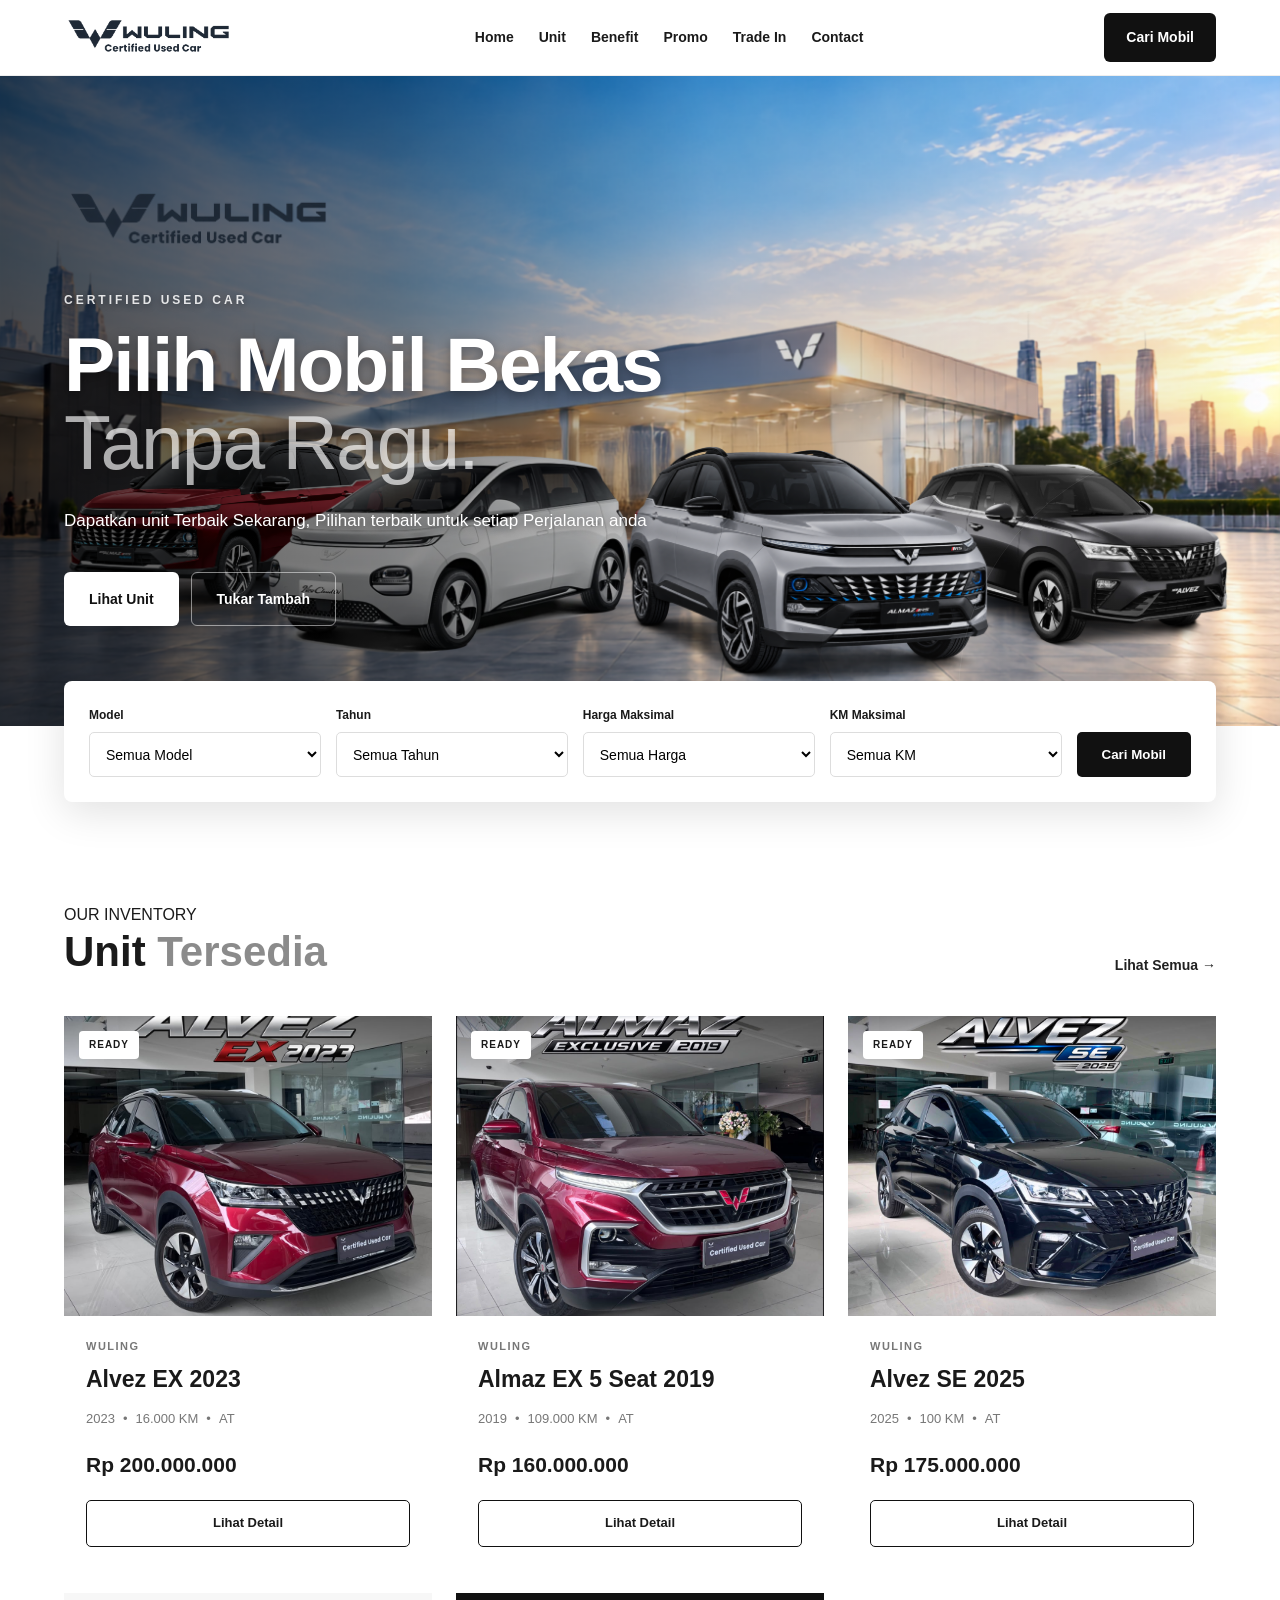
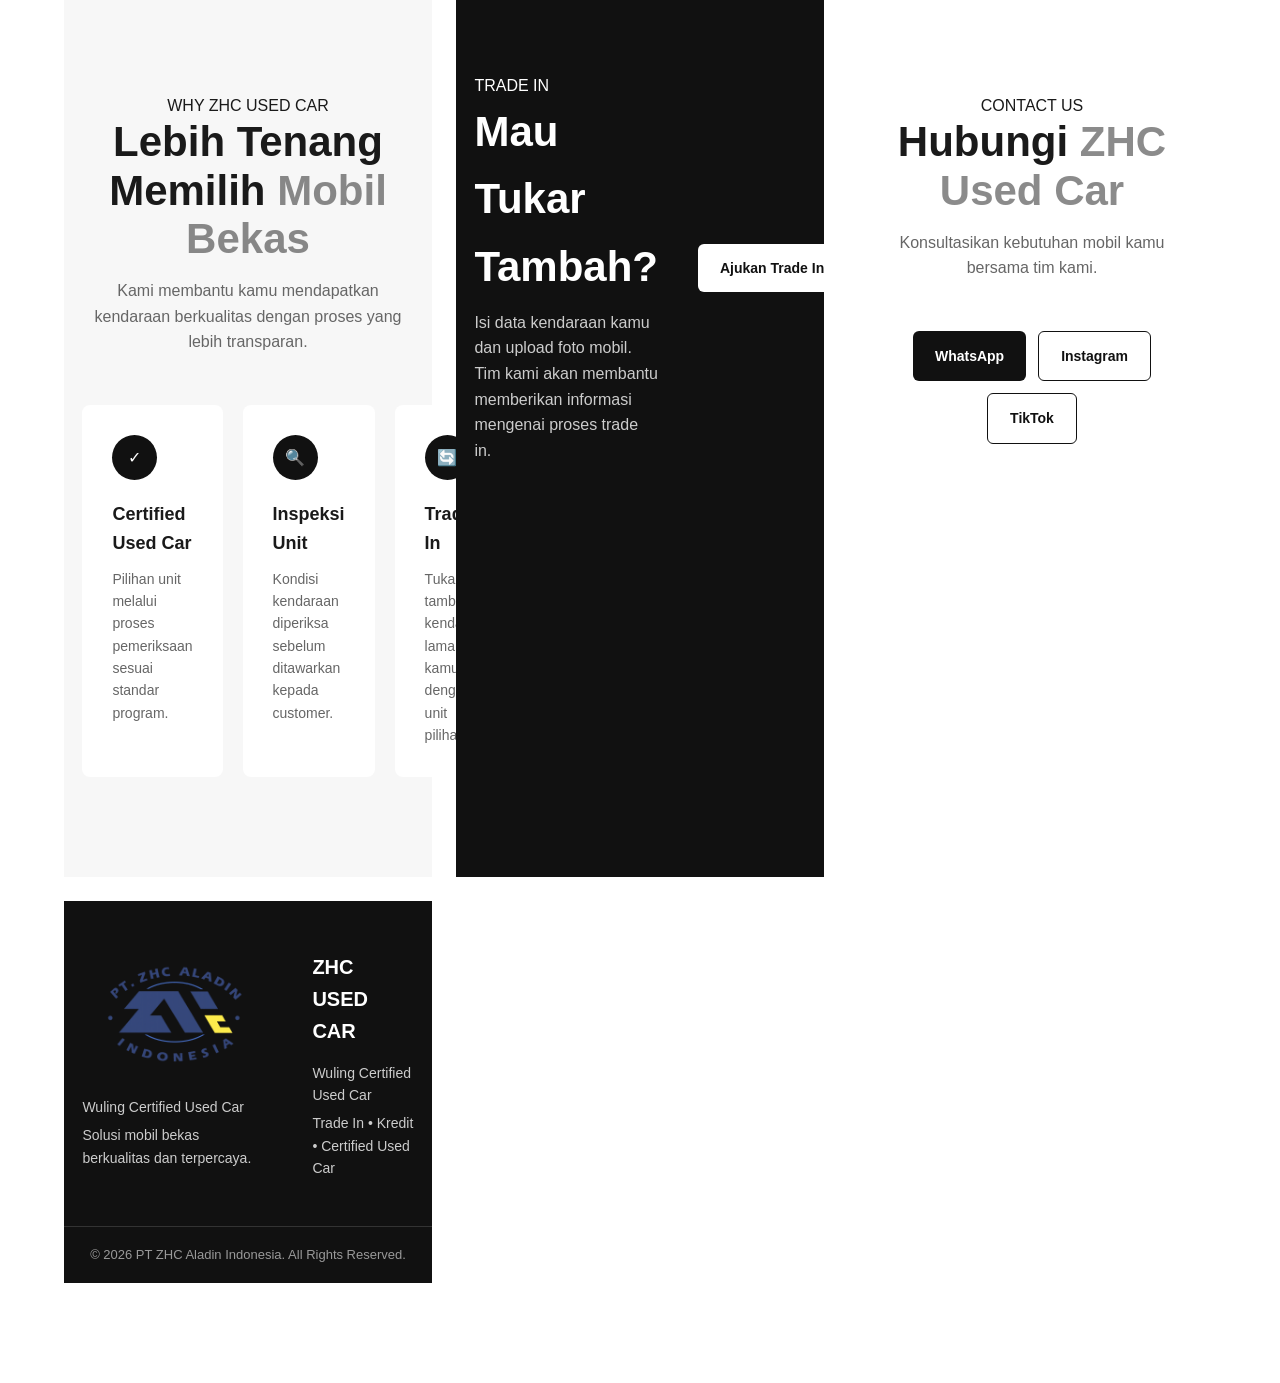
==== index.html @ 3da01d99 "Add files via upload" ====
<!DOCTYPE html>
<html lang="id">
<head>
    <meta charset="UTF-8">
    <meta name="viewport" content="width=device-width, initial-scale=1.0">

    <title>ZHC Used Car | Wuling Certified Used Car</title>

    <link rel="stylesheet" href="CSS/style.css">
</head>

<body>

    <!-- NAVBAR -->
    <header class="navbar">
        <div class="container navbar-content">

          <a href="index.html" class="logo">
    <img src="IMAGE/logo-wuling-certified.png" alt="Wuling Certified Used Car">
</a>

            <nav>
                <a href="#home">Home</a>
                <a href="#unit">Unit</a>
                <a href="#benefit">Benefit</a>
                <a href="#promo">Promo</a>
                <a href="#trade-in">Trade In</a>
                <a href="#contact">Contact</a>
            </nav>

            <a href="#unit" class="btn-primary">
                Cari Mobil
            </a>

        </div>
    </header>


    <!-- HERO -->
    <!-- HERO -->
<section class="hero" id="home">

    <div class="hero-overlay"></div>

    <div class="container hero-content">

        <div class="hero-text">

            <div class="hero-brand">
                <img src="IMAGE/logo-wuling-certified.png"
                     alt="Wuling Certified Used Car">
            </div>

            <p class="hero-label">
                CERTIFIED USED CAR
            </p>

            <h1>
                Pilih Mobil Bekas
                <span>Tanpa Ragu.</span>
            </h1>

            <p class="hero-description">
                Dapatkan unit Terbaik Sekarang,
                Pilihan terbaik untuk setiap Perjalanan anda
            </p>

            <div class="hero-buttons">

                <a href="#unit" class="btn-primary">
                    Lihat Unit
                </a>

                <a href="#trade-in" class="btn-secondary">
                    Tukar Tambah
                </a>

            </div>

        </div>

    </div>

</section>
    <!-- SEARCH -->
    <!-- SEARCH -->
<!-- SEARCH -->
<section class="search-section">

    <div class="container">

        <div class="search-box">

            <!-- MODEL -->
            <div class="search-item">
                <label for="filterModel">Model</label>

                <select id="filterModel">
                    <option value="all">Semua Model</option>
                    <option value="Alvez">Alvez</option>
                    <option value="Almaz">Almaz</option>
                    <option value="Cortez">Cortez</option>
                    <option value="Air EV">Air EV</option>
                    <option value="Binguo EV">Binguo EV</option>
                    <option value="Cloud EV">Cloud EV</option>
                    <option value="Darion">Darion</option>
                </select>
            </div>


            <!-- TAHUN -->
            <div class="search-item">
                <label for="filterYear">Tahun</label>

                <select id="filterYear">
                    <option value="all">Semua Tahun</option>
                    <option value="2026">2026</option>
                    <option value="2025">2025</option>
                    <option value="2024">2024</option>
                    <option value="2023">2023</option>
                    <option value="2022">2022</option>
                    <option value="2021">2021</option>
                    <option value="2020">2020</option>
                </select>
            </div>


            <!-- HARGA -->
            <div class="search-item">
                <label for="filterPrice">Harga Maksimal</label>

                <select id="filterPrice">
                    <option value="all">Semua Harga</option>
                    <option value="150000000">Rp 150 Juta</option>
                    <option value="200000000">Rp 200 Juta</option>
                    <option value="250000000">Rp 250 Juta</option>
                    <option value="300000000">Rp 300 Juta</option>
                    <option value="400000000">Rp 400 Juta</option>
                </select>
            </div>


            <!-- KM -->
            <div class="search-item">
                <label for="filterKm">KM Maksimal</label>

                <select id="filterKm">
                    <option value="all">Semua KM</option>
                    <option value="10000">10.000 KM</option>
                    <option value="20000">20.000 KM</option>
                    <option value="30000">30.000 KM</option>
                    <option value="50000">50.000 KM</option>
                    <option value="100000">100.000 KM</option>
                </select>
            </div>


            <!-- BUTTON -->
            <button class="search-button" onclick="filterUnits()">
                Cari Mobil
            </button>

        </div>

    </div>

</section>

    <!-- UNIT -->
    <section class="unit-section" id="unit">

        <div class="container">

            <div class="section-heading">

                <div>
                    <p class="section-label">OUR INVENTORY</p>

                    <h2>
                        Unit <span>Tersedia</span>
                    </h2>
                </div>

               <a href="katalog.html" class="view-all">
    Lihat Semua →
</a>

            </div>


            <div class="unit-grid">

                <!-- UNIT 1 -->
                <div class="car-card"
     data-model="Alvez"
     data-price="200000000"
     data-year="2023"
     data-km="16000">
                    <div class="car-image">

                        <div class="status">
                            READY
                        </div>

                       <img src="IMAGE/ALVEZ EX 2023/alvez-1.jpeg"
     alt="Wuling Alvez EX 2023">

                    </div>

                    <div class="car-info">

                        <p class="car-brand">
                            WULING
                        </p>

                        <h3>
                            Alvez EX 2023
                        </h3>

                        <div class="car-spec">
                            <span>2023</span>
                            <span>•</span>
                            <span>16.000 KM</span>
                            <span>•</span>
                            <span>AT</span>
                        </div>

                        <div class="car-price">
                            Rp 200.000.000
                        </div>

                        <a href="detail.html?car=alvez-ex-2023" class="btn-detail">
    Lihat Detail
</a>

                    </div>

                </div>


                <!-- UNIT 2 -->
                <!-- UNIT 2 -->
<div class="car-card"
     data-model="Almaz"
     data-price="250000000"
     data-year="2019"
     data-km="30000">

    <div class="car-image">

        <div class="status">
            READY
        </div>

        <img
            src="IMAGE/ALMAZ RS/Almaz-1.jpeg"
            alt="Wuling Almaz EX 5 Seat 2019">

    </div>

    <div class="car-info">

        <p class="car-brand">
            WULING
        </p>

        <h3>
            Almaz EX 5 Seat 2019
        </h3>

        <div class="car-spec">
            <span>2019</span>
            <span>•</span>
            <span>109.000 KM</span>
            <span>•</span>
            <span>AT</span>
        </div>

        <div class="car-price">
            Rp 160.000.000
        </div>

        <a
            href="detail.html?car=almaz-exclusive-5-seat-2019"
            class="btn-detail">

            Lihat Detail

        </a>

    </div>

</div>

                <!-- UNIT 3 -->
               <!-- UNIT 3 -->
<div class="car-card"
     data-model="Alvez"
     data-year="2025"
     data-price="175000000"
     data-km="100">

    <div class="car-image">

        <div class="status">READY</div>

        <img
            src="IMAGE/ALVEZ SE 2025/alvezse-1.jpeg"
            alt="Wuling Alvez SE 2025">

    </div>

    <div class="car-info">

        <p class="car-brand">WULING</p>

        <h3>Alvez SE 2025</h3>

        <div class="car-spec">
            <span>2025</span>
            <span>•</span>
            <span>100 KM</span>
            <span>•</span>
            <span>AT</span>
        </div>

        <div class="car-price">
            Rp 175.000.000
        </div>

        <a
            href="detail.html?car=alvez-se-2025"
            class="btn-detail">
            Lihat Detail
        </a>

    </div>

</div>


    <!-- BENEFIT -->
    <section class="benefit-section" id="benefit">

        <div class="container">

            <div class="section-heading center">

                <p class="section-label">
                    WHY ZHC USED CAR
                </p>

                <h2>
                    Lebih Tenang Memilih <span>Mobil Bekas</span>
                </h2>

                <p>
                    Kami membantu kamu mendapatkan kendaraan
                    berkualitas dengan proses yang lebih transparan.
                </p>

            </div>


            <div class="benefit-grid">

                <div class="benefit-card">
                    <div class="benefit-icon">✓</div>
                    <h3>Certified Used Car</h3>
                    <p>
                        Pilihan unit melalui proses pemeriksaan
                        sesuai standar program.
                    </p>
                </div>

                <div class="benefit-card">
                    <div class="benefit-icon">🔍</div>
                    <h3>Inspeksi Unit</h3>
                    <p>
                        Kondisi kendaraan diperiksa sebelum
                        ditawarkan kepada customer.
                    </p>
                </div>

                <div class="benefit-card">
                    <div class="benefit-icon">🔄</div>
                    <h3>Trade In</h3>
                    <p>
                        Tukar tambah kendaraan lama kamu
                        dengan unit pilihan.
                    </p>
                </div>

                <div class="benefit-card">
                    <div class="benefit-icon">💳</div>
                    <h3>Bisa Kredit</h3>
                    <p>
                        Tersedia pilihan pembiayaan sesuai
                        kebutuhan customer.
                    </p>
                </div>

            </div>

        </div>

    </section>


    <!-- TRADE IN -->
    <section class="trade-section" id="trade-in">

        <div class="container trade-content">

            <div>
                <p class="section-label">
                    TRADE IN
                </p>

                <h2>
                    Mau Tukar Tambah?
                </h2>

                <p>
                    Isi data kendaraan kamu dan upload foto mobil.
                    Tim kami akan membantu memberikan informasi
                    mengenai proses trade in.
                </p>

            </div>

            <a href="#" class="btn-primary">
                Ajukan Trade In
            </a>

        </div>

    </section>


    <!-- CONTACT -->
    <section class="contact-section" id="contact">

        <div class="container">

            <div class="section-heading center">

                <p class="section-label">
                    CONTACT US
                </p>

                <h2>
                    Hubungi <span>ZHC Used Car</span>
                </h2>

                <p>
                    Konsultasikan kebutuhan mobil kamu
                    bersama tim kami.
                </p>

            </div>

                        <div class="contact-buttons">

                <a href="https://wa.me/6285178247141?text=Halo%20ZHC%20Used%20Car,%20saya%20ingin%20konsultasi%20mengenai%20mobil%20bekas." 
                   target="_blank" 
                   rel="noopener"
                   class="btn-primary">
                    WhatsApp
                </a>

                <a href="https://www.instagram.com/zhc_usedcar/" 
                   target="_blank"
                   rel="noopener"
                   class="btn-secondary">
                    Instagram
                </a>

                <a href="https://www.tiktok.com/@zhcusedcar" 
                   target="_blank"
                   rel="noopener"
                   class="btn-secondary">
                    TikTok
                </a>

            </div>

        </div>

    </section>


    <!-- FOOTER -->
   <footer>
    <div class="container footer-content">

        <div class="footer-brand">
            <img src="IMAGE/logo-zhc-indonesia.png" 
                 alt="PT ZHC Aladin Indonesia">

            <p>Wuling Certified Used Car</p>
            <p>Solusi mobil bekas berkualitas dan terpercaya.</p>
        </div>

        <div class="footer-info">
            <h3>ZHC USED CAR</h3>
            <p>Wuling Certified Used Car</p>
            <p>Trade In • Kredit • Certified Used Car</p>
        </div>

    </div>

    <div class="footer-bottom">
        <p>&copy; 2026 PT ZHC Aladin Indonesia. All Rights Reserved.</p>
    </div>
</footer>


  <script src="js/script.js"></script>

</body>
</html>
---- CSS/style.css ----
/* =========================================
   ZHC USED CAR
   MAIN STYLESHEET
========================================= */

* {
    margin: 0;
    padding: 0;
    box-sizing: border-box;
}

html {
    scroll-behavior: smooth;
}

body {
    font-family: Arial, Helvetica, sans-serif;
    color: #1a1a1a;
    background: #ffffff;
    line-height: 1.6;
}

a {
    text-decoration: none;
    color: inherit;
}

img {
    width: 100%;
    display: block;
}

.container {
    width: 90%;
    max-width: 1200px;
    margin: auto;
}


/* =========================================
   NAVBAR
========================================= */

.navbar {
    width: 100%;
    background: #ffffff;
    border-bottom: 1px solid #eeeeee;
    position: sticky;
    top: 0;
    z-index: 1000;
}

.navbar-content {
    min-height: 75px;
    display: flex;
    align-items: center;
    justify-content: space-between;
    gap: 30px;
}

.logo {
    display: flex;
    align-items: center;
    text-decoration: none;
}

.logo img {
    width: 170px;
    height: auto;
    display: block;
}

.navbar nav {
    display: flex;
    align-items: center;
    gap: 25px;
}

.navbar nav a {
    font-size: 14px;
    font-weight: 600;
    transition: 0.3s;
}

.navbar nav a:hover {
    opacity: 0.6;
}


/* =========================================
   BUTTON
========================================= */

.btn-primary,
.btn-secondary {
    display: inline-flex;
    align-items: center;
    justify-content: center;
    padding: 13px 22px;
    border-radius: 6px;
    font-size: 14px;
    font-weight: 700;
    transition: 0.3s;
}

.btn-primary {
    background: #111111;
    color: #ffffff;
}

.btn-primary:hover {
    background: #333333;
    transform: translateY(-2px);
}

.btn-secondary {
    border: 1px solid #111111;
    color: #111111;
    background: #ffffff;
}

.btn-secondary:hover {
    background: #111111;
    color: #ffffff;
}


/* =========================================
   HERO
========================================= */

/* =========================================
   HERO
========================================= */

.hero {
    min-height: 650px;
    position: relative;
    display: flex;
    align-items: center;

    background-image: url("../IMAGE/background-web.png");
    background-size: cover;
    background-position: center;
    background-repeat: no-repeat;
}

.hero::after {
    content: "";
    position: absolute;

    width: 500px;
    height: 500px;

    right: -180px;
    bottom: -220px;

    border-radius: 50%;

    border: 1px solid rgba(255, 255, 255, 0.08);
    box-shadow:
        0 0 0 70px rgba(255, 255, 255, 0.015),
        0 0 0 140px rgba(255, 255, 255, 0.01);
}

.hero-overlay {
    position: absolute;
    inset: 0;

    background: linear-gradient(
        90deg,
        rgba(0, 0, 0, 0.68) 0%,
        rgba(0, 0, 0, 0.48) 30%,
        rgba(0, 0, 0, 0.18) 55%,
        rgba(0, 0, 0, 0) 100%
    );
}
.hero-content {
    position: relative;
    z-index: 2;

    color: #ffffff;
}

.hero-text {
    max-width: 700px;
    position: relative;
    z-index: 3;
}

.hero-brand {
    margin-bottom: 25px;
}

.hero-brand img {
    width: 270px;
    height: auto;
}

.hero-label {
    font-size: 12px;
    font-weight: 800;
    letter-spacing: 3px;
    margin-bottom: 15px;

    opacity: 0.85;

    color: #ffffff;

    text-shadow: 0 2px 6px rgba(0, 0, 0, 0.4);
}

.hero h1 {
    max-width: 700px;

    font-size: clamp(48px, 6vw, 78px);
    line-height: 1.02;

    letter-spacing: -2px;

    margin-bottom: 25px;

    text-shadow: 0 3px 12px rgba(0, 0, 0, 0.35);
}

.hero h1 span {
    display: block;
    font-weight: 300;
    opacity: 0.65;
}

.hero-description {
    max-width: 600px;

    font-size: 17px;
    line-height: 1.8;

    color: #ffffff;

    margin-bottom: 35px;

    text-shadow: 0 2px 8px rgba(0, 0, 0, 0.45);
}
.hero-buttons {
    display: flex;
    gap: 12px;
    flex-wrap: wrap;
}

.hero .btn-primary {
    background: #ffffff;
    color: #111111;

    padding: 15px 25px;
}

.hero .btn-primary:hover {
    background: #eeeeee;
}

.hero .btn-secondary {
    background: transparent;
    color: #ffffff;

    border: 1px solid rgba(255, 255, 255, 0.5);

    padding: 15px 25px;
}

.hero .btn-secondary:hover {
    background: #ffffff;
    color: #111111;
}

/* =========================================
   SEARCH
========================================= */

.search-section {
    position: relative;
    margin-top: -45px;
    z-index: 10;
}

.search-box {
    background: #ffffff;
    padding: 25px;
    border-radius: 8px;
    box-shadow: 0 10px 40px rgba(0, 0, 0, 0.12);

    display: grid;
    grid-template-columns: repeat(4, 1fr) auto;
    gap: 15px;
    align-items: end;
}

.search-item {
    display: flex;
    flex-direction: column;
    gap: 7px;
}

.search-item label {
    font-size: 12px;
    font-weight: 700;
}

.search-item select {
    height: 45px;
    border: 1px solid #dddddd;
    border-radius: 5px;
    padding: 0 12px;
    background: #ffffff;
    font-size: 14px;
}

.search-button {
    height: 45px;
    padding: 0 25px;
    border: none;
    border-radius: 5px;
    background: #111111;
    color: #ffffff;
    font-weight: 700;
    cursor: pointer;
}


/* =========================================
   SECTION
========================================= */

.unit-section,
.benefit-section,
.contact-section {
    padding: 100px 0;
}

.section-heading {
    display: flex;
    align-items: end;
    justify-content: space-between;
    gap: 30px;
    margin-bottom: 40px;
}

.section-heading.center {
    display: block;
    text-align: center;
    max-width: 700px;
    margin: 0 auto 50px;
}

.section-heading h2 {
    font-size: 42px;
    line-height: 1.15;
}

.section-heading h2 span {
    opacity: 0.5;
}

.section-heading p:not(.section-label) {
    margin-top: 15px;
    color: #666666;
}

.view-all {
    font-size: 14px;
    font-weight: 700;
}


/* =========================================
   CAR GRID
========================================= */

.unit-grid {
    display: grid;
    grid-template-columns: repeat(3, 1fr);
    gap: 24px;
}

.car-card {
    width: 100%;
    min-width: 0;
    display: flex;
    flex-direction: column;
}

.car-card:hover {
    transform: translateY(-5px);
    box-shadow: 0 15px 35px rgba(0, 0, 0, 0.08);
}

.car-image {
    width: 100%;
    height: 300px;
    position: relative;
    overflow: hidden;
}

.car-image img {
    width: 100%;
    height: 100%;
    object-fit: cover;
    display: block;
}

.status {
    position: absolute;
    top: 15px;
    left: 15px;
    z-index: 2;

    padding: 6px 10px;
    border-radius: 4px;

    background: #ffffff;
    font-size: 10px;
    font-weight: 800;
    letter-spacing: 1px;
}

.car-info {
    padding: 22px;
}

.car-brand {
    font-size: 11px;
    font-weight: 800;
    letter-spacing: 1.5px;
    color: #777777;
}

.car-info h3 {
    font-size: 23px;
    margin: 5px 0 12px;
}

.car-spec {
    display: flex;
    gap: 8px;
    flex-wrap: wrap;
    font-size: 13px;
    color: #777777;
    margin-bottom: 18px;
}

.car-price {
    font-size: 21px;
    font-weight: 800;
    margin-bottom: 18px;
}

.btn-detail {
    display: block;
    width: 100%;
    padding: 12px;
    text-align: center;

    border: 1px solid #111111;
    border-radius: 5px;

    font-size: 13px;
    font-weight: 700;

    transition: 0.3s;
}

.btn-detail:hover {
    background: #111111;
    color: #ffffff;
}


/* =========================================
   BENEFIT
========================================= */

.benefit-section {
    background: #f7f7f7;
}

.benefit-grid {
    display: grid;
    grid-template-columns: repeat(4, 1fr);
    gap: 20px;
}

.benefit-card {
    background: #ffffff;
    padding: 30px;
    border-radius: 8px;
}

.benefit-icon {
    width: 45px;
    height: 45px;

    display: flex;
    align-items: center;
    justify-content: center;

    border-radius: 50%;
    background: #111111;
    color: #ffffff;

    margin-bottom: 20px;
}

.benefit-card h3 {
    font-size: 18px;
    margin-bottom: 10px;
}

.benefit-card p {
    font-size: 14px;
    color: #666666;
}


/* =========================================
   TRADE IN
========================================= */

.trade-section {
    padding: 80px 0;
    background: #111111;
    color: #ffffff;
}

.trade-content {
    display: flex;
    align-items: center;
    justify-content: space-between;
    gap: 40px;
}

.trade-content h2 {
    font-size: 42px;
    margin-bottom: 10px;
}

.trade-content p:not(.section-label) {
    max-width: 650px;
    color: #cccccc;
}

.trade-section .btn-primary {
    background: #ffffff;
    color: #111111;
    white-space: nowrap;
}


/* =========================================
   CONTACT
========================================= */

.contact-buttons {
    display: flex;
    justify-content: center;
    gap: 12px;
    flex-wrap: wrap;
}


/* =========================================
   FOOTER
========================================= */

footer {
    padding: 50px 0;
    background: #080808;
    color: #ffffff;
}

footer h3 {
    margin-bottom: 5px;
}

footer p {
    color: #aaaaaa;
    font-size: 14px;
}

footer .copyright {
    margin-top: 30px;
    padding-top: 20px;
    border-top: 1px solid #222222;
    font-size: 12px;
}


/* =========================================
   RESPONSIVE
========================================= */

@media (max-width: 900px) {

    .navbar nav {
        display: none;
    }

    .search-box {
        grid-template-columns: 1fr 1fr;
    }

    .search-button {
        width: 100%;
    }

    .unit-grid {
        grid-template-columns: repeat(2, 1fr);
    }

    .benefit-grid {
        grid-template-columns: repeat(2, 1fr);
    }

    .trade-content {
        flex-direction: column;
        align-items: flex-start;
    }
}


@media (max-width: 600px) {

    .container {
        width: 92%;
    }

    .hero {
        min-height: 550px;
    }

    .hero h1 {
        font-size: 45px;
    }

    .search-box {
        grid-template-columns: 1fr;
    }

    .unit-grid {
        grid-template-columns: 1fr;
    }

    .benefit-grid {
        grid-template-columns: 1fr;
    }

    .section-heading {
        display: block;
    }

    .section-heading h2 {
        font-size: 34px;
    }

    .view-all {
        display: inline-block;
        margin-top: 15px;
    }

    .trade-content h2 {
        font-size: 34px;
    }
}
/* =========================================
   DETAIL UNIT PAGE
========================================= */

.detail-page {
    padding: 50px 0 100px;
    background: #f8f8f8;
}

.breadcrumb {
    font-size: 13px;
    color: #777777;
    margin-bottom: 35px;
}

.breadcrumb a {
    color: #222222;
    font-weight: 600;
}

.detail-header {
    display: flex;
    align-items: end;
    justify-content: space-between;
    gap: 30px;
    margin-bottom: 35px;
}

.detail-header h1 {
    font-size: 48px;
    line-height: 1.1;
    margin-bottom: 10px;
}

.detail-subtitle {
    color: #777777;
    font-size: 15px;
}

.detail-price {
    font-size: 30px;
    font-weight: 800;
    white-space: nowrap;
}


/* =========================================
   GALLERY
========================================= */

.detail-gallery {
    background: #ffffff;
    padding: 20px;
    border-radius: 10px;
    box-shadow: 0 8px 30px rgba(0, 0, 0, 0.06);
    margin-bottom: 35px;
}

.gallery-main {
    width: 100%;
    height: 600px;
    background: #eeeeee;
    border-radius: 8px;
    overflow: hidden;
}

.gallery-main img {
    width: 100%;
    height: 100%;
    object-fit: cover;
}

.gallery-thumbnails {
    display: grid;
    grid-template-columns: repeat(9, 1fr);
    gap: 10px;
    margin-top: 12px;
}

.gallery-thumbnails button {
    padding: 0;
    border: 2px solid transparent;
    background: #eeeeee;
    border-radius: 6px;
    overflow: hidden;
    cursor: pointer;
    height: 80px;
}

.gallery-thumbnails button:hover {
    border-color: #111111;
}

.gallery-thumbnails img {
    width: 100%;
    height: 100%;
    object-fit: cover;
}


/* =========================================
   DETAIL CONTENT
========================================= */

.detail-content {
    display: grid;
    grid-template-columns: 1fr 1fr;
    gap: 25px;
}

.detail-card {
    background: #ffffff;
    padding: 30px;
    border-radius: 10px;
}

.detail-card:last-child {
    grid-column: 1 / -1;
}

.detail-card h2 {
    font-size: 25px;
    margin-bottom: 25px;
}


/* =========================================
   SPECIFICATION
========================================= */

.spec-grid {
    display: grid;
    grid-template-columns: 1fr 1fr;
    border-top: 1px solid #eeeeee;
}

.spec-item {
    padding: 17px 0;
    border-bottom: 1px solid #eeeeee;
}

.spec-item span {
    display: block;
    font-size: 12px;
    color: #888888;
    margin-bottom: 4px;
}

.spec-item strong {
    font-size: 15px;
}


/* =========================================
   BENEFIT LIST
========================================= */

.benefit-list {
    display: grid;
    grid-template-columns: 1fr 1fr;
    gap: 14px;
}

.benefit-list div {
    padding: 12px;
    background: #f7f7f7;
    border-radius: 6px;
    font-size: 14px;
}


/* =========================================
   DESCRIPTION
========================================= */

.detail-description {
    color: #666666;
    line-height: 1.8;
    font-size: 15px;
}


/* =========================================
   DETAIL CTA
========================================= */

.detail-cta {
    margin-top: 30px;
    padding: 40px;
    background: #111111;
    color: #ffffff;
    border-radius: 10px;

    display: flex;
    align-items: center;
    justify-content: space-between;
    gap: 30px;
}

.detail-cta h2 {
    font-size: 32px;
    margin-bottom: 8px;
}

.detail-cta p:not(.section-label) {
    color: #bbbbbb;
    max-width: 600px;
}

.whatsapp-button {
    background: #ffffff;
    color: #111111;
    white-space: nowrap;
}

.whatsapp-button:hover {
    background: #eeeeee;
}


/* =========================================
   DETAIL RESPONSIVE
========================================= */

@media (max-width: 900px) {

    .detail-header {
        align-items: flex-start;
        flex-direction: column;
    }

    .detail-header h1 {
        font-size: 40px;
    }

    .detail-price {
        font-size: 26px;
    }

    .gallery-main {
        height: 450px;
    }

    .gallery-thumbnails {
        grid-template-columns: repeat(5, 1fr);
    }

    .detail-content {
        grid-template-columns: 1fr;
    }

    .detail-card:last-child {
        grid-column: auto;
    }

    .detail-cta {
        flex-direction: column;
        align-items: flex-start;
    }
}


@media (max-width: 600px) {

    .detail-page {
        padding: 30px 0 70px;
    }

    .detail-header h1 {
        font-size: 32px;
    }

    .detail-price {
        font-size: 23px;
    }

    .detail-gallery {
        padding: 10px;
    }

    .gallery-main {
        height: 280px;
    }

    .gallery-thumbnails {
        grid-template-columns: repeat(3, 1fr);
        gap: 7px;
    }

    .gallery-thumbnails button {
        height: 70px;
    }

    .detail-card {
        padding: 22px;
    }

    .spec-grid {
        grid-template-columns: 1fr;
    }

    .benefit-list {
        grid-template-columns: 1fr;
    }

    .detail-cta {
        padding: 28px 22px;
    }

    .detail-cta h2 {
        font-size: 27px;
    }

}
/* =========================
   FOOTER
========================= */

footer {
    background: #111;
    color: #fff;
    padding: 50px 0 0;
}

.footer-content {
    display: grid;
    grid-template-columns: 1fr 1fr;
    gap: 50px;
    align-items: center;
}

.footer-brand img {
    width: 180px;
    height: auto;
    display: block;
    margin-bottom: 15px;
}

.footer-brand p,
.footer-info p {
    color: #ccc;
    margin: 6px 0;
    font-size: 14px;
}

.footer-info h3 {
    margin-bottom: 15px;
    font-size: 20px;
}

.footer-bottom {
    margin-top: 40px;
    padding: 18px 0;
    border-top: 1px solid #333;
    text-align: center;
}

.footer-bottom p {
    margin: 0;
    color: #999;
    font-size: 13px;
}

/* Mobile */
@media (max-width: 600px) {
    .footer-content {
        grid-template-columns: 1fr;
        gap: 30px;
    }

    .footer-brand img {
        width: 150px;
    }
}
html {
    scroll-behavior: smooth;
}
.lihat-semua {
    color: #111;
    text-decoration: none;
    font-size: 14px;
    font-weight: 500;
    transition: 0.3s;
}

.lihat-semua:hover {
    opacity: 0.6;
}
/* =========================================
   DETAIL PAGE
========================================= */

.detail-section {
    padding: 130px 0 80px;
    background: #fff;
}

.detail-breadcrumb {
    display: flex;
    align-items: center;
    gap: 10px;
    margin-bottom: 35px;
    font-size: 14px;
    color: #777;
}

.detail-breadcrumb a {
    color: #111;
    text-decoration: none;
}

.detail-grid {
    display: grid;
    grid-template-columns: 1.15fr 0.85fr;
    gap: 60px;
    align-items: start;
}


/* GALLERY */

.detail-gallery {
    position: relative;
}

.detail-status {
    position: absolute;
    top: 20px;
    left: 20px;
    z-index: 5;

    background: #fff;
    color: #111;

    padding: 9px 15px;

    font-size: 12px;
    font-weight: 700;
    letter-spacing: 1px;

    border-radius: 4px;
}


.detail-main-image {
    width: 100%;
    height: 500px;

    background: #f2f2f2;

    border-radius: 10px;
    overflow: hidden;
}


.detail-main-image img {
    width: 100%;
    height: 100%;

    object-fit: cover;

    display: block;
}


/* THUMBNAILS */

.detail-thumbnails {
    display: grid;

    grid-template-columns:
        repeat(5, 1fr);

    gap: 10px;

    margin-top: 15px;
}


.detail-thumbnails img {
    width: 100%;
    height: 85px;

    object-fit: cover;

    border-radius: 6px;

    cursor: pointer;

    border: 2px solid transparent;

    transition: 0.2s;
}


.detail-thumbnails img:hover {
    opacity: 0.75;
}


.detail-thumbnails img.active {
    border-color: #111;
}


/* INFO */

.detail-info {
    padding-top: 10px;
}


.detail-info .car-brand {
    margin-bottom: 12px;
}


.detail-info h1 {
    font-size: 40px;
    line-height: 1.15;

    margin: 0 0 25px;

    color: #111;
}


.detail-price {
    font-size: 30px;
    font-weight: 800;

    color: #111;

    margin-bottom: 30px;
}


/* SPECS */

.detail-specs {
    display: grid;

    grid-template-columns:
        repeat(2, 1fr);

    border-top: 1px solid #ddd;
    border-bottom: 1px solid #ddd;

    margin-bottom: 30px;
}


.detail-spec-item {
    padding: 18px 10px;

    display: flex;
    flex-direction: column;

    gap: 6px;

    border-bottom: 1px solid #eee;
}


.detail-spec-item:nth-child(odd) {
    border-right: 1px solid #eee;
}


.detail-spec-item span {
    font-size: 13px;
    color: #777;
}


.detail-spec-item strong {
    font-size: 16px;
    color: #111;
}


/* DESCRIPTION */

.detail-description {
    margin-bottom: 30px;
}


.detail-description h2 {
    font-size: 20px;

    margin-bottom: 12px;
}


.detail-description p {
    color: #666;

    line-height: 1.7;

    margin: 0;
}


/* WHATSAPP */

.detail-whatsapp {
    display: flex;

    align-items: center;
    justify-content: center;

    width: 100%;

    padding: 16px 20px;

    background: #111;
    color: #fff;

    text-decoration: none;

    border-radius: 5px;

    font-weight: 600;

    transition: 0.3s;
}


.detail-whatsapp:hover {
    opacity: 0.8;
}


/* BACK */

.detail-back {
    display: block;

    text-align: center;

    margin-top: 20px;

    color: #111;

    text-decoration: none;

    font-size: 14px;
}


.detail-back:hover {
    text-decoration: underline;
}


/* =========================================
   RESPONSIVE DETAIL
========================================= */

@media (max-width: 900px) {

    .detail-grid {
        grid-template-columns: 1fr;

        gap: 40px;
    }


    .detail-main-image {
        height: 450px;
    }


    .detail-info h1 {
        font-size: 34px;
    }

}


@media (max-width: 600px) {

    .detail-section {
        padding: 100px 0 50px;
    }


    .detail-breadcrumb {
        font-size: 12px;

        flex-wrap: wrap;
    }


    .detail-main-image {
        height: 300px;
    }


    .detail-thumbnails {
        grid-template-columns:
            repeat(3, 1fr);
    }


    .detail-thumbnails img {
        height: 75px;
    }


    .detail-info h1 {
        font-size: 29px;
    }


    .detail-price {
        font-size: 25px;
    }

}
/* FIX UNIT CARD */
.unit-grid {
    display: grid;
    grid-template-columns: repeat(3, minmax(0, 1fr));
    gap: 24px;
    width: 100%;
}

.unit-grid .car-card {
    width: 100%;
    min-width: 0;
    max-width: none;
}

.unit-grid .car-image {
    width: 100%;
    height: 300px;
    overflow: hidden;
}

.unit-grid .car-image img {
    width: 100%;
    height: 100%;
    object-fit: cover;
}
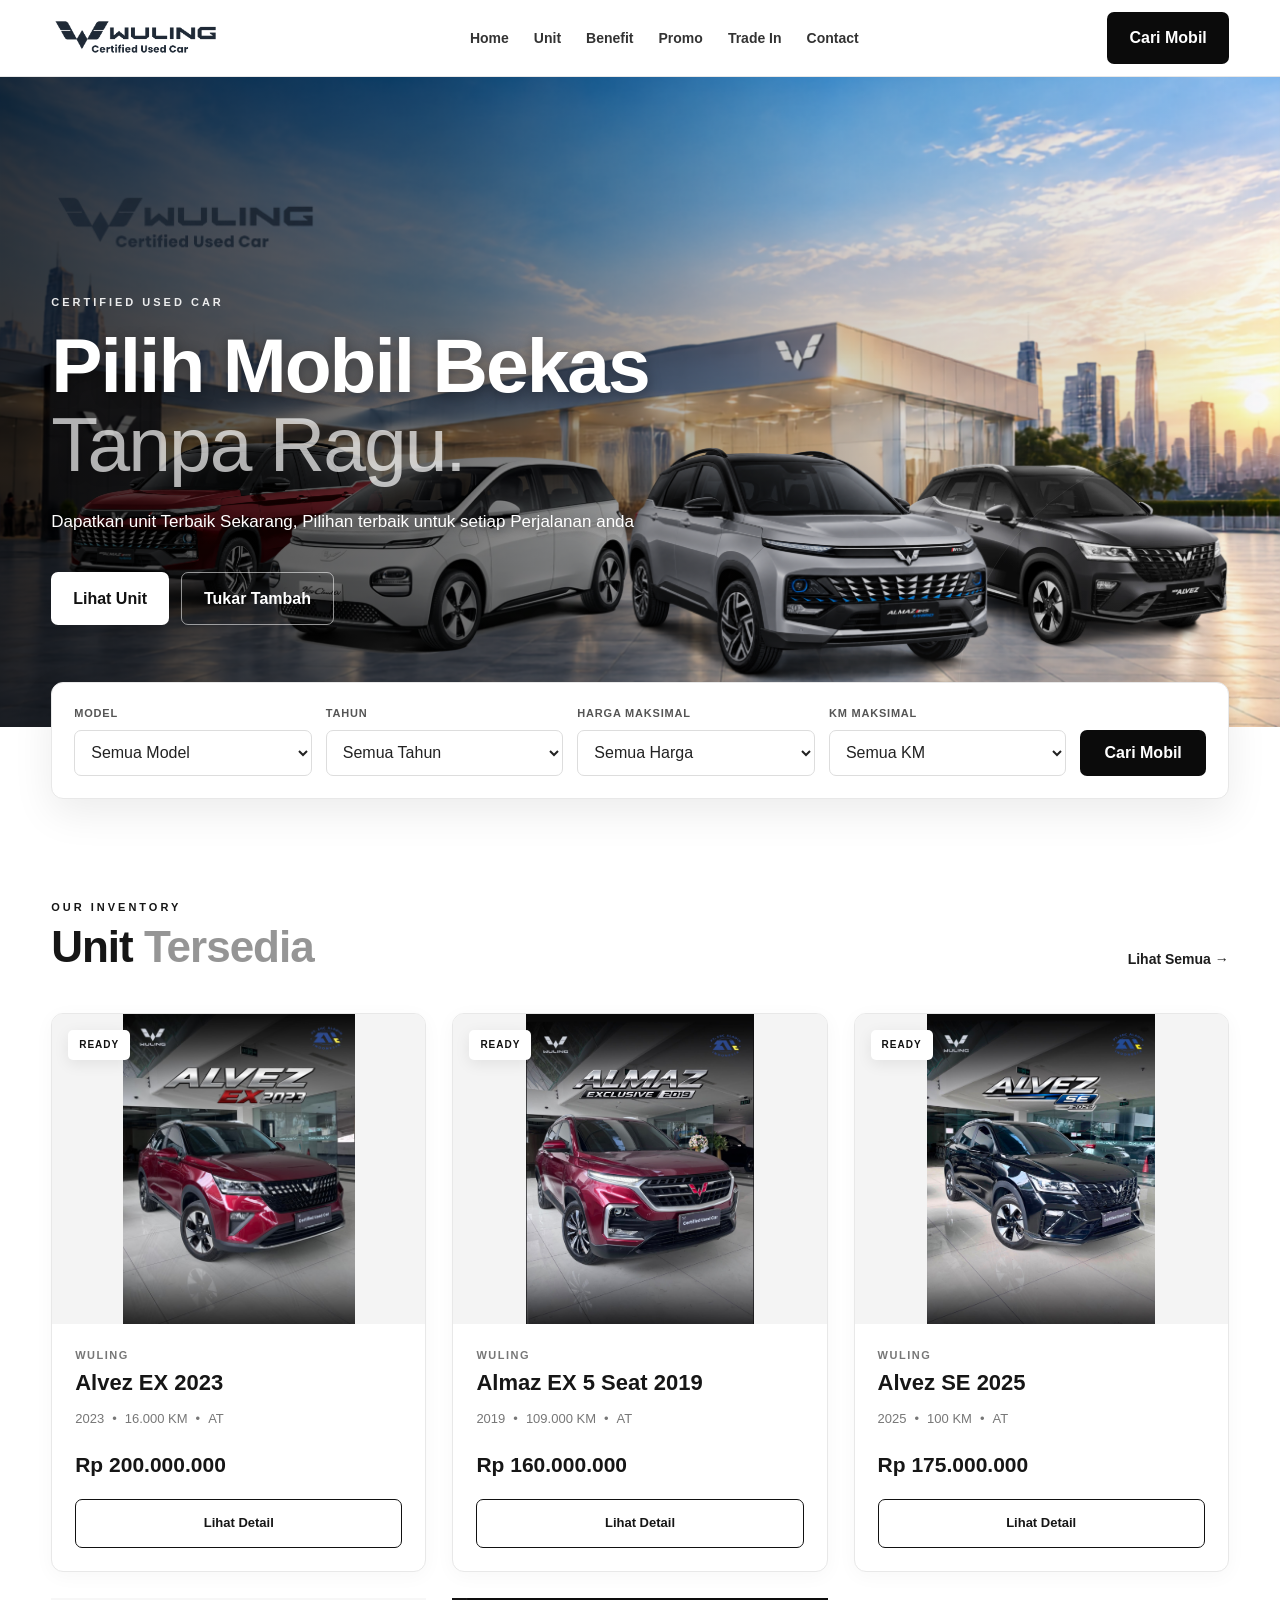
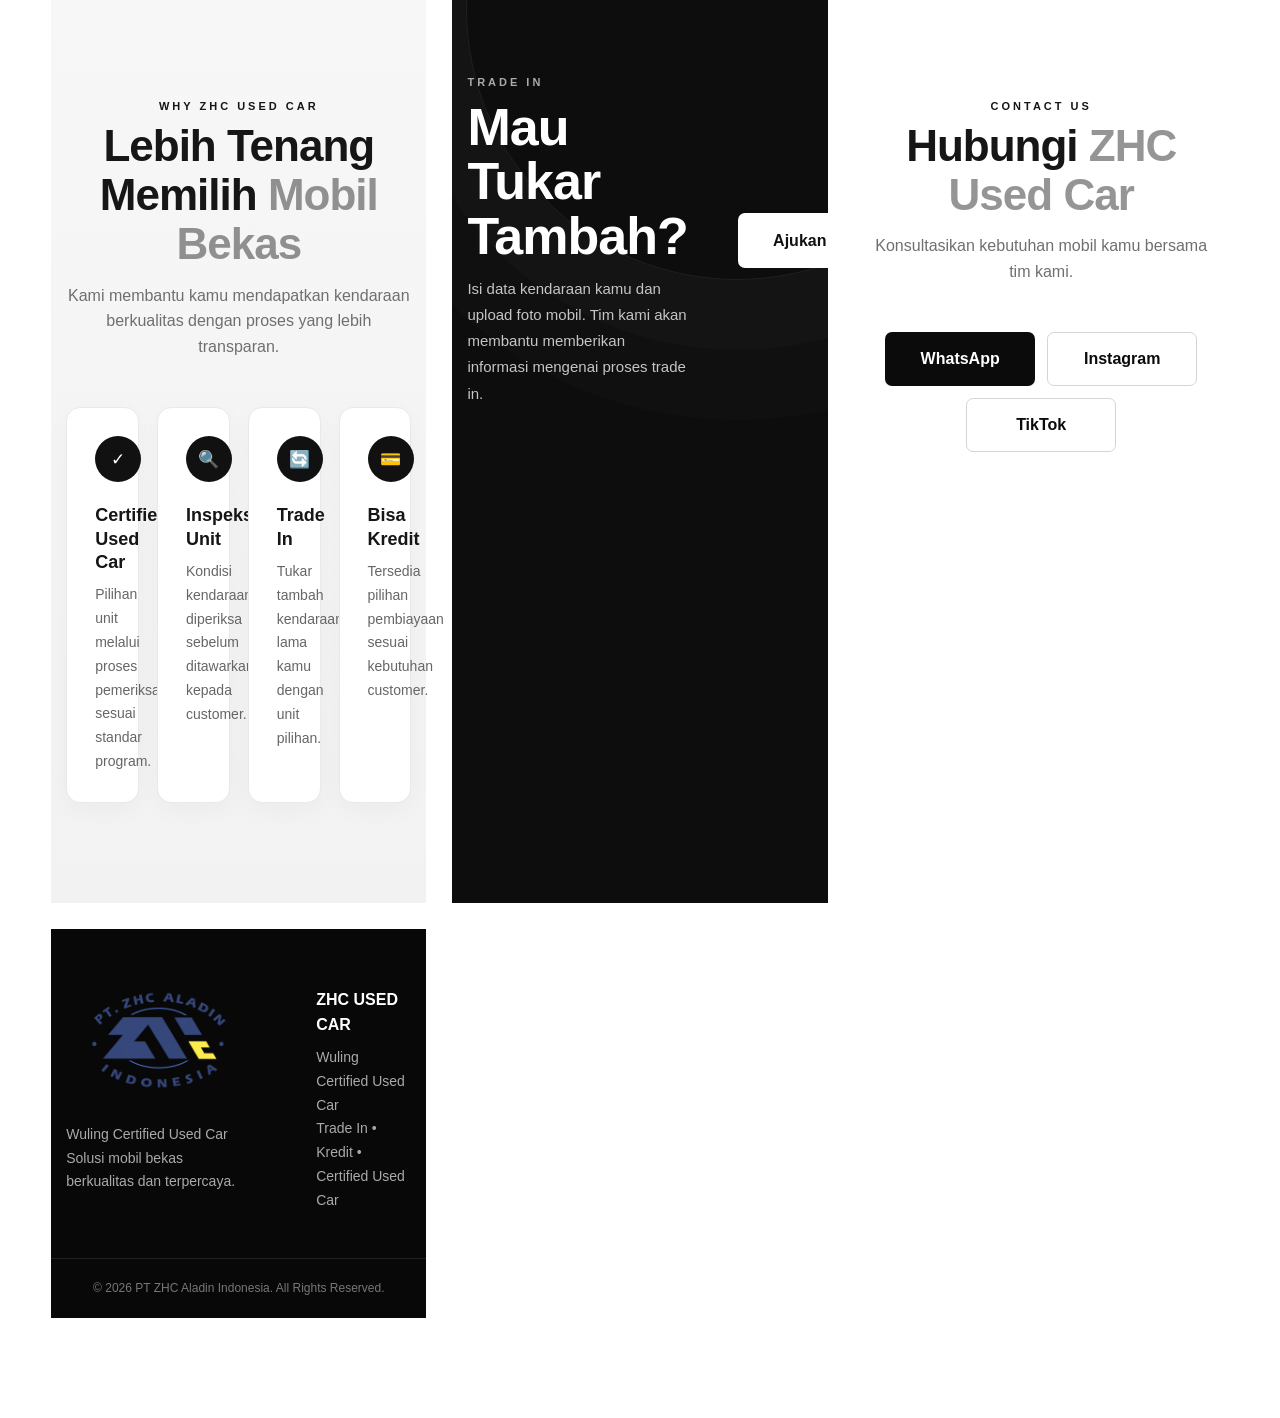
==== commit d5adf4c6: "Add files via upload" ====
--- a/index.html
+++ b/index.html
@@ -121,6 +121,7 @@
                     <option value="2022">2022</option>
                     <option value="2021">2021</option>
                     <option value="2020">2020</option>
+                    <option value="2019">2019</option>
                 </select>
             </div>
 
@@ -242,9 +243,9 @@
                 <!-- UNIT 2 -->
 <div class="car-card"
      data-model="Almaz"
-     data-price="250000000"
+     data-price="160000000"
      data-year="2019"
-     data-km="30000">
+     data-km="109000">
 
     <div class="car-image">
 
@@ -516,7 +517,7 @@
 </footer>
 
 
-  <script src="js/script.js"></script>
+  <script src="JS/script.js"></script>
 
 </body>
 </html>
--- a/CSS/style.css
+++ b/CSS/style.css
@@ -1,1417 +1,1138 @@
-/* =========================================
-   ZHC USED CAR
-   MAIN STYLESHEET
-========================================= */
-
-* {
-    margin: 0;
-    padding: 0;
-    box-sizing: border-box;
-}
-
-html {
-    scroll-behavior: smooth;
-}
-
-body {
-    font-family: Arial, Helvetica, sans-serif;
-    color: #1a1a1a;
-    background: #ffffff;
-    line-height: 1.6;
-}
-
-a {
-    text-decoration: none;
-    color: inherit;
-}
-
-img {
-    width: 100%;
-    display: block;
-}
-
-.container {
-    width: 90%;
-    max-width: 1200px;
-    margin: auto;
-}
-
-
-/* =========================================
-   NAVBAR
-========================================= */
-
-.navbar {
-    width: 100%;
-    background: #ffffff;
-    border-bottom: 1px solid #eeeeee;
-    position: sticky;
-    top: 0;
-    z-index: 1000;
-}
-
-.navbar-content {
-    min-height: 75px;
-    display: flex;
-    align-items: center;
-    justify-content: space-between;
-    gap: 30px;
-}
-
-.logo {
-    display: flex;
-    align-items: center;
-    text-decoration: none;
-}
-
-.logo img {
-    width: 170px;
-    height: auto;
-    display: block;
-}
-
-.navbar nav {
-    display: flex;
-    align-items: center;
-    gap: 25px;
-}
-
-.navbar nav a {
-    font-size: 14px;
-    font-weight: 600;
-    transition: 0.3s;
-}
-
-.navbar nav a:hover {
-    opacity: 0.6;
-}
-
-
-/* =========================================
-   BUTTON
-========================================= */
-
-.btn-primary,
-.btn-secondary {
-    display: inline-flex;
-    align-items: center;
-    justify-content: center;
-    padding: 13px 22px;
-    border-radius: 6px;
-    font-size: 14px;
-    font-weight: 700;
-    transition: 0.3s;
-}
-
-.btn-primary {
-    background: #111111;
-    color: #ffffff;
-}
-
-.btn-primary:hover {
-    background: #333333;
-    transform: translateY(-2px);
-}
-
-.btn-secondary {
-    border: 1px solid #111111;
-    color: #111111;
-    background: #ffffff;
-}
-
-.btn-secondary:hover {
-    background: #111111;
-    color: #ffffff;
-}
-
-
-/* =========================================
-   HERO
-========================================= */
-
-/* =========================================
-   HERO
-========================================= */
-
-.hero {
-    min-height: 650px;
-    position: relative;
-    display: flex;
-    align-items: center;
-
-    background-image: url("../IMAGE/background-web.png");
-    background-size: cover;
-    background-position: center;
-    background-repeat: no-repeat;
-}
-
-.hero::after {
-    content: "";
-    position: absolute;
-
-    width: 500px;
-    height: 500px;
-
-    right: -180px;
-    bottom: -220px;
-
-    border-radius: 50%;
-
-    border: 1px solid rgba(255, 255, 255, 0.08);
-    box-shadow:
-        0 0 0 70px rgba(255, 255, 255, 0.015),
-        0 0 0 140px rgba(255, 255, 255, 0.01);
-}
-
-.hero-overlay {
-    position: absolute;
-    inset: 0;
-
-    background: linear-gradient(
-        90deg,
-        rgba(0, 0, 0, 0.68) 0%,
-        rgba(0, 0, 0, 0.48) 30%,
-        rgba(0, 0, 0, 0.18) 55%,
-        rgba(0, 0, 0, 0) 100%
-    );
-}
-.hero-content {
-    position: relative;
-    z-index: 2;
-
-    color: #ffffff;
-}
-
-.hero-text {
-    max-width: 700px;
-    position: relative;
-    z-index: 3;
-}
-
-.hero-brand {
-    margin-bottom: 25px;
-}
-
-.hero-brand img {
-    width: 270px;
-    height: auto;
-}
-
-.hero-label {
-    font-size: 12px;
-    font-weight: 800;
-    letter-spacing: 3px;
-    margin-bottom: 15px;
-
-    opacity: 0.85;
-
-    color: #ffffff;
-
-    text-shadow: 0 2px 6px rgba(0, 0, 0, 0.4);
-}
-
-.hero h1 {
-    max-width: 700px;
-
-    font-size: clamp(48px, 6vw, 78px);
-    line-height: 1.02;
-
-    letter-spacing: -2px;
-
-    margin-bottom: 25px;
-
-    text-shadow: 0 3px 12px rgba(0, 0, 0, 0.35);
-}
-
-.hero h1 span {
-    display: block;
-    font-weight: 300;
-    opacity: 0.65;
-}
-
-.hero-description {
-    max-width: 600px;
-
-    font-size: 17px;
-    line-height: 1.8;
-
-    color: #ffffff;
-
-    margin-bottom: 35px;
-
-    text-shadow: 0 2px 8px rgba(0, 0, 0, 0.45);
-}
-.hero-buttons {
-    display: flex;
-    gap: 12px;
-    flex-wrap: wrap;
-}
-
-.hero .btn-primary {
-    background: #ffffff;
-    color: #111111;
-
-    padding: 15px 25px;
-}
-
-.hero .btn-primary:hover {
-    background: #eeeeee;
-}
-
-.hero .btn-secondary {
-    background: transparent;
-    color: #ffffff;
-
-    border: 1px solid rgba(255, 255, 255, 0.5);
-
-    padding: 15px 25px;
-}
-
-.hero .btn-secondary:hover {
-    background: #ffffff;
-    color: #111111;
-}
-
-/* =========================================
-   SEARCH
-========================================= */
-
-.search-section {
-    position: relative;
-    margin-top: -45px;
-    z-index: 10;
-}
-
-.search-box {
-    background: #ffffff;
-    padding: 25px;
-    border-radius: 8px;
-    box-shadow: 0 10px 40px rgba(0, 0, 0, 0.12);
-
-    display: grid;
-    grid-template-columns: repeat(4, 1fr) auto;
-    gap: 15px;
-    align-items: end;
-}
-
-.search-item {
-    display: flex;
-    flex-direction: column;
-    gap: 7px;
-}
-
-.search-item label {
-    font-size: 12px;
-    font-weight: 700;
-}
-
-.search-item select {
-    height: 45px;
-    border: 1px solid #dddddd;
-    border-radius: 5px;
-    padding: 0 12px;
-    background: #ffffff;
-    font-size: 14px;
-}
-
-.search-button {
-    height: 45px;
-    padding: 0 25px;
-    border: none;
-    border-radius: 5px;
-    background: #111111;
-    color: #ffffff;
-    font-weight: 700;
-    cursor: pointer;
-}
-
-
-/* =========================================
-   SECTION
-========================================= */
-
-.unit-section,
-.benefit-section,
-.contact-section {
-    padding: 100px 0;
-}
-
-.section-heading {
-    display: flex;
-    align-items: end;
-    justify-content: space-between;
-    gap: 30px;
-    margin-bottom: 40px;
-}
-
-.section-heading.center {
-    display: block;
-    text-align: center;
-    max-width: 700px;
-    margin: 0 auto 50px;
-}
-
-.section-heading h2 {
-    font-size: 42px;
-    line-height: 1.15;
-}
-
-.section-heading h2 span {
-    opacity: 0.5;
-}
-
-.section-heading p:not(.section-label) {
-    margin-top: 15px;
-    color: #666666;
-}
-
-.view-all {
-    font-size: 14px;
-    font-weight: 700;
-}
-
-
-/* =========================================
-   CAR GRID
-========================================= */
-
-.unit-grid {
-    display: grid;
-    grid-template-columns: repeat(3, 1fr);
-    gap: 24px;
-}
-
-.car-card {
-    width: 100%;
-    min-width: 0;
-    display: flex;
-    flex-direction: column;
-}
-
-.car-card:hover {
-    transform: translateY(-5px);
-    box-shadow: 0 15px 35px rgba(0, 0, 0, 0.08);
-}
-
-.car-image {
-    width: 100%;
-    height: 300px;
-    position: relative;
-    overflow: hidden;
-}
-
-.car-image img {
-    width: 100%;
-    height: 100%;
-    object-fit: cover;
-    display: block;
-}
-
-.status {
-    position: absolute;
-    top: 15px;
-    left: 15px;
-    z-index: 2;
-
-    padding: 6px 10px;
-    border-radius: 4px;
-
-    background: #ffffff;
-    font-size: 10px;
-    font-weight: 800;
-    letter-spacing: 1px;
-}
-
-.car-info {
-    padding: 22px;
-}
-
-.car-brand {
-    font-size: 11px;
-    font-weight: 800;
-    letter-spacing: 1.5px;
-    color: #777777;
-}
-
-.car-info h3 {
-    font-size: 23px;
-    margin: 5px 0 12px;
-}
-
-.car-spec {
-    display: flex;
-    gap: 8px;
-    flex-wrap: wrap;
-    font-size: 13px;
-    color: #777777;
-    margin-bottom: 18px;
-}
-
-.car-price {
-    font-size: 21px;
-    font-weight: 800;
-    margin-bottom: 18px;
-}
-
-.btn-detail {
-    display: block;
-    width: 100%;
-    padding: 12px;
-    text-align: center;
-
-    border: 1px solid #111111;
-    border-radius: 5px;
-
-    font-size: 13px;
-    font-weight: 700;
-
-    transition: 0.3s;
-}
-
-.btn-detail:hover {
-    background: #111111;
-    color: #ffffff;
-}
-
-
-/* =========================================
-   BENEFIT
-========================================= */
-
-.benefit-section {
-    background: #f7f7f7;
-}
-
-.benefit-grid {
-    display: grid;
-    grid-template-columns: repeat(4, 1fr);
-    gap: 20px;
-}
-
-.benefit-card {
-    background: #ffffff;
-    padding: 30px;
-    border-radius: 8px;
-}
-
-.benefit-icon {
-    width: 45px;
-    height: 45px;
-
-    display: flex;
-    align-items: center;
-    justify-content: center;
-
-    border-radius: 50%;
-    background: #111111;
-    color: #ffffff;
-
-    margin-bottom: 20px;
-}
-
-.benefit-card h3 {
-    font-size: 18px;
-    margin-bottom: 10px;
-}
-
-.benefit-card p {
-    font-size: 14px;
-    color: #666666;
-}
-
-
-/* =========================================
-   TRADE IN
-========================================= */
-
-.trade-section {
-    padding: 80px 0;
-    background: #111111;
-    color: #ffffff;
-}
-
-.trade-content {
-    display: flex;
-    align-items: center;
-    justify-content: space-between;
-    gap: 40px;
-}
-
-.trade-content h2 {
-    font-size: 42px;
-    margin-bottom: 10px;
-}
-
-.trade-content p:not(.section-label) {
-    max-width: 650px;
-    color: #cccccc;
-}
-
-.trade-section .btn-primary {
-    background: #ffffff;
-    color: #111111;
-    white-space: nowrap;
-}
-
-
-/* =========================================
-   CONTACT
-========================================= */
-
-.contact-buttons {
-    display: flex;
-    justify-content: center;
-    gap: 12px;
-    flex-wrap: wrap;
-}
-
-
-/* =========================================
-   FOOTER
-========================================= */
-
-footer {
-    padding: 50px 0;
-    background: #080808;
-    color: #ffffff;
-}
-
-footer h3 {
-    margin-bottom: 5px;
-}
-
-footer p {
-    color: #aaaaaa;
-    font-size: 14px;
-}
-
-footer .copyright {
-    margin-top: 30px;
-    padding-top: 20px;
-    border-top: 1px solid #222222;
-    font-size: 12px;
-}
-
-
-/* =========================================
-   RESPONSIVE
-========================================= */
-
-@media (max-width: 900px) {
-
-    .navbar nav {
-        display: none;
-    }
-
-    .search-box {
-        grid-template-columns: 1fr 1fr;
-    }
-
-    .search-button {
-        width: 100%;
-    }
-
-    .unit-grid {
-        grid-template-columns: repeat(2, 1fr);
-    }
-
-    .benefit-grid {
-        grid-template-columns: repeat(2, 1fr);
-    }
-
-    .trade-content {
-        flex-direction: column;
-        align-items: flex-start;
-    }
-}
-
-
-@media (max-width: 600px) {
-
-    .container {
-        width: 92%;
-    }
-
-    .hero {
-        min-height: 550px;
-    }
-
-    .hero h1 {
-        font-size: 45px;
-    }
-
-    .search-box {
-        grid-template-columns: 1fr;
-    }
-
-    .unit-grid {
-        grid-template-columns: 1fr;
-    }
-
-    .benefit-grid {
-        grid-template-columns: 1fr;
-    }
-
-    .section-heading {
-        display: block;
-    }
-
-    .section-heading h2 {
-        font-size: 34px;
-    }
-
-    .view-all {
-        display: inline-block;
-        margin-top: 15px;
-    }
-
-    .trade-content h2 {
-        font-size: 34px;
-    }
-}
-/* =========================================
-   DETAIL UNIT PAGE
-========================================= */
-
-.detail-page {
-    padding: 50px 0 100px;
-    background: #f8f8f8;
-}
-
-.breadcrumb {
-    font-size: 13px;
-    color: #777777;
-    margin-bottom: 35px;
-}
-
-.breadcrumb a {
-    color: #222222;
-    font-weight: 600;
-}
-
-.detail-header {
-    display: flex;
-    align-items: end;
-    justify-content: space-between;
-    gap: 30px;
-    margin-bottom: 35px;
-}
-
-.detail-header h1 {
-    font-size: 48px;
-    line-height: 1.1;
-    margin-bottom: 10px;
-}
-
-.detail-subtitle {
-    color: #777777;
-    font-size: 15px;
-}
-
-.detail-price {
-    font-size: 30px;
-    font-weight: 800;
-    white-space: nowrap;
-}
-
-
-/* =========================================
-   GALLERY
-========================================= */
-
-.detail-gallery {
-    background: #ffffff;
-    padding: 20px;
-    border-radius: 10px;
-    box-shadow: 0 8px 30px rgba(0, 0, 0, 0.06);
-    margin-bottom: 35px;
-}
-
-.gallery-main {
-    width: 100%;
-    height: 600px;
-    background: #eeeeee;
-    border-radius: 8px;
-    overflow: hidden;
-}
-
-.gallery-main img {
-    width: 100%;
-    height: 100%;
-    object-fit: cover;
-}
-
-.gallery-thumbnails {
-    display: grid;
-    grid-template-columns: repeat(9, 1fr);
-    gap: 10px;
-    margin-top: 12px;
-}
-
-.gallery-thumbnails button {
-    padding: 0;
-    border: 2px solid transparent;
-    background: #eeeeee;
-    border-radius: 6px;
-    overflow: hidden;
-    cursor: pointer;
-    height: 80px;
-}
-
-.gallery-thumbnails button:hover {
-    border-color: #111111;
-}
-
-.gallery-thumbnails img {
-    width: 100%;
-    height: 100%;
-    object-fit: cover;
-}
-
-
-/* =========================================
-   DETAIL CONTENT
-========================================= */
-
-.detail-content {
-    display: grid;
-    grid-template-columns: 1fr 1fr;
-    gap: 25px;
-}
-
-.detail-card {
-    background: #ffffff;
-    padding: 30px;
-    border-radius: 10px;
-}
-
-.detail-card:last-child {
-    grid-column: 1 / -1;
-}
-
-.detail-card h2 {
-    font-size: 25px;
-    margin-bottom: 25px;
-}
-
-
-/* =========================================
-   SPECIFICATION
-========================================= */
-
-.spec-grid {
-    display: grid;
-    grid-template-columns: 1fr 1fr;
-    border-top: 1px solid #eeeeee;
-}
-
-.spec-item {
-    padding: 17px 0;
-    border-bottom: 1px solid #eeeeee;
-}
-
-.spec-item span {
-    display: block;
-    font-size: 12px;
-    color: #888888;
-    margin-bottom: 4px;
-}
-
-.spec-item strong {
-    font-size: 15px;
-}
-
-
-/* =========================================
-   BENEFIT LIST
-========================================= */
-
-.benefit-list {
-    display: grid;
-    grid-template-columns: 1fr 1fr;
-    gap: 14px;
-}
-
-.benefit-list div {
-    padding: 12px;
-    background: #f7f7f7;
-    border-radius: 6px;
-    font-size: 14px;
-}
-
-
-/* =========================================
-   DESCRIPTION
-========================================= */
-
-.detail-description {
-    color: #666666;
-    line-height: 1.8;
-    font-size: 15px;
-}
-
-
-/* =========================================
-   DETAIL CTA
-========================================= */
-
-.detail-cta {
-    margin-top: 30px;
-    padding: 40px;
-    background: #111111;
-    color: #ffffff;
-    border-radius: 10px;
-
-    display: flex;
-    align-items: center;
-    justify-content: space-between;
-    gap: 30px;
-}
-
-.detail-cta h2 {
-    font-size: 32px;
-    margin-bottom: 8px;
-}
-
-.detail-cta p:not(.section-label) {
-    color: #bbbbbb;
-    max-width: 600px;
-}
-
-.whatsapp-button {
-    background: #ffffff;
-    color: #111111;
-    white-space: nowrap;
-}
-
-.whatsapp-button:hover {
-    background: #eeeeee;
-}
-
-
-/* =========================================
-   DETAIL RESPONSIVE
-========================================= */
-
-@media (max-width: 900px) {
-
-    .detail-header {
-        align-items: flex-start;
-        flex-direction: column;
-    }
-
-    .detail-header h1 {
-        font-size: 40px;
-    }
-
-    .detail-price {
-        font-size: 26px;
-    }
-
-    .gallery-main {
-        height: 450px;
-    }
-
-    .gallery-thumbnails {
-        grid-template-columns: repeat(5, 1fr);
-    }
-
-    .detail-content {
-        grid-template-columns: 1fr;
-    }
-
-    .detail-card:last-child {
-        grid-column: auto;
-    }
-
-    .detail-cta {
-        flex-direction: column;
-        align-items: flex-start;
-    }
-}
-
-
-@media (max-width: 600px) {
-
-    .detail-page {
-        padding: 30px 0 70px;
-    }
-
-    .detail-header h1 {
-        font-size: 32px;
-    }
-
-    .detail-price {
-        font-size: 23px;
-    }
-
-    .detail-gallery {
-        padding: 10px;
-    }
-
-    .gallery-main {
-        height: 280px;
-    }
-
-    .gallery-thumbnails {
-        grid-template-columns: repeat(3, 1fr);
-        gap: 7px;
-    }
-
-    .gallery-thumbnails button {
-        height: 70px;
-    }
-
-    .detail-card {
-        padding: 22px;
-    }
-
-    .spec-grid {
-        grid-template-columns: 1fr;
-    }
-
-    .benefit-list {
-        grid-template-columns: 1fr;
-    }
-
-    .detail-cta {
-        padding: 28px 22px;
-    }
-
-    .detail-cta h2 {
-        font-size: 27px;
-    }
-
-}
-/* =========================
-   FOOTER
-========================= */
-
-footer {
-    background: #111;
-    color: #fff;
-    padding: 50px 0 0;
-}
-
-.footer-content {
-    display: grid;
-    grid-template-columns: 1fr 1fr;
-    gap: 50px;
-    align-items: center;
-}
-
-.footer-brand img {
-    width: 180px;
-    height: auto;
-    display: block;
-    margin-bottom: 15px;
-}
-
-.footer-brand p,
-.footer-info p {
-    color: #ccc;
-    margin: 6px 0;
-    font-size: 14px;
-}
-
-.footer-info h3 {
-    margin-bottom: 15px;
-    font-size: 20px;
-}
-
-.footer-bottom {
-    margin-top: 40px;
-    padding: 18px 0;
-    border-top: 1px solid #333;
-    text-align: center;
-}
-
-.footer-bottom p {
-    margin: 0;
-    color: #999;
-    font-size: 13px;
-}
-
-/* Mobile */
-@media (max-width: 600px) {
-    .footer-content {
-        grid-template-columns: 1fr;
-        gap: 30px;
-    }
-
-    .footer-brand img {
-        width: 150px;
-    }
-}
-html {
-    scroll-behavior: smooth;
-}
-.lihat-semua {
-    color: #111;
-    text-decoration: none;
-    font-size: 14px;
-    font-weight: 500;
-    transition: 0.3s;
-}
-
-.lihat-semua:hover {
-    opacity: 0.6;
-}
-/* =========================================
-   DETAIL PAGE
-========================================= */
-
-.detail-section {
-    padding: 130px 0 80px;
-    background: #fff;
-}
-
-.detail-breadcrumb {
-    display: flex;
-    align-items: center;
-    gap: 10px;
-    margin-bottom: 35px;
-    font-size: 14px;
-    color: #777;
-}
-
-.detail-breadcrumb a {
-    color: #111;
-    text-decoration: none;
-}
-
-.detail-grid {
-    display: grid;
-    grid-template-columns: 1.15fr 0.85fr;
-    gap: 60px;
-    align-items: start;
-}
-
-
-/* GALLERY */
-
-.detail-gallery {
-    position: relative;
-}
-
-.detail-status {
-    position: absolute;
-    top: 20px;
-    left: 20px;
-    z-index: 5;
-
-    background: #fff;
-    color: #111;
-
-    padding: 9px 15px;
-
-    font-size: 12px;
-    font-weight: 700;
-    letter-spacing: 1px;
-
-    border-radius: 4px;
-}
-
-
-.detail-main-image {
-    width: 100%;
-    height: 500px;
-
-    background: #f2f2f2;
-
-    border-radius: 10px;
-    overflow: hidden;
-}
-
-
-.detail-main-image img {
-    width: 100%;
-    height: 100%;
-
-    object-fit: cover;
-
-    display: block;
-}
-
-
-/* THUMBNAILS */
-
-.detail-thumbnails {
-    display: grid;
-
-    grid-template-columns:
-        repeat(5, 1fr);
-
-    gap: 10px;
-
-    margin-top: 15px;
-}
-
-
-.detail-thumbnails img {
-    width: 100%;
-    height: 85px;
-
-    object-fit: cover;
-
-    border-radius: 6px;
-
-    cursor: pointer;
-
-    border: 2px solid transparent;
-
-    transition: 0.2s;
-}
-
-
-.detail-thumbnails img:hover {
-    opacity: 0.75;
-}
-
-
-.detail-thumbnails img.active {
-    border-color: #111;
-}
-
-
-/* INFO */
-
-.detail-info {
-    padding-top: 10px;
-}
-
-
-.detail-info .car-brand {
-    margin-bottom: 12px;
-}
-
-
-.detail-info h1 {
-    font-size: 40px;
-    line-height: 1.15;
-
-    margin: 0 0 25px;
-
-    color: #111;
-}
-
-
-.detail-price {
-    font-size: 30px;
-    font-weight: 800;
-
-    color: #111;
-
-    margin-bottom: 30px;
-}
-
-
-/* SPECS */
-
-.detail-specs {
-    display: grid;
-
-    grid-template-columns:
-        repeat(2, 1fr);
-
-    border-top: 1px solid #ddd;
-    border-bottom: 1px solid #ddd;
-
-    margin-bottom: 30px;
-}
-
-
-.detail-spec-item {
-    padding: 18px 10px;
-
-    display: flex;
-    flex-direction: column;
-
-    gap: 6px;
-
-    border-bottom: 1px solid #eee;
-}
-
-
-.detail-spec-item:nth-child(odd) {
-    border-right: 1px solid #eee;
-}
-
-
-.detail-spec-item span {
-    font-size: 13px;
-    color: #777;
-}
-
-
-.detail-spec-item strong {
-    font-size: 16px;
-    color: #111;
-}
-
-
-/* DESCRIPTION */
-
-.detail-description {
-    margin-bottom: 30px;
-}
-
-
-.detail-description h2 {
-    font-size: 20px;
-
-    margin-bottom: 12px;
-}
-
-
-.detail-description p {
-    color: #666;
-
-    line-height: 1.7;
-
-    margin: 0;
-}
-
-
-/* WHATSAPP */
-
-.detail-whatsapp {
-    display: flex;
-
-    align-items: center;
-    justify-content: center;
-
-    width: 100%;
-
-    padding: 16px 20px;
-
-    background: #111;
-    color: #fff;
-
-    text-decoration: none;
-
-    border-radius: 5px;
-
-    font-weight: 600;
-
-    transition: 0.3s;
-}
-
-
-.detail-whatsapp:hover {
-    opacity: 0.8;
-}
-
-
-/* BACK */
-
-.detail-back {
-    display: block;
-
-    text-align: center;
-
-    margin-top: 20px;
-
-    color: #111;
-
-    text-decoration: none;
-
-    font-size: 14px;
-}
-
-
-.detail-back:hover {
-    text-decoration: underline;
-}
-
-
-/* =========================================
-   RESPONSIVE DETAIL
-========================================= */
-
-@media (max-width: 900px) {
-
-    .detail-grid {
-        grid-template-columns: 1fr;
-
-        gap: 40px;
-    }
-
-
-    .detail-main-image {
-        height: 450px;
-    }
-
-
-    .detail-info h1 {
-        font-size: 34px;
-    }
-
-}
-
-
-@media (max-width: 600px) {
-
-    .detail-section {
-        padding: 100px 0 50px;
-    }
-
-
-    .detail-breadcrumb {
-        font-size: 12px;
-
-        flex-wrap: wrap;
-    }
-
-
-    .detail-main-image {
-        height: 300px;
-    }
-
-
-    .detail-thumbnails {
-        grid-template-columns:
-            repeat(3, 1fr);
-    }
-
-
-    .detail-thumbnails img {
-        height: 75px;
-    }
-
-
-    .detail-info h1 {
-        font-size: 29px;
-    }
-
-
-    .detail-price {
-        font-size: 25px;
-    }
-
-}
-/* FIX UNIT CARD */
-.unit-grid {
-    display: grid;
-    grid-template-columns: repeat(3, minmax(0, 1fr));
-    gap: 24px;
-    width: 100%;
-}
-
-.unit-grid .car-card {
-    width: 100%;
-    min-width: 0;
-    max-width: none;
-}
-
-.unit-grid .car-image {
-    width: 100%;
-    height: 300px;
-    overflow: hidden;
-}
-
-.unit-grid .car-image img {
-    width: 100%;
-    height: 100%;
-    object-fit: cover;
-}+/* =========================================================
+   ZHC USED CAR
+   MAIN STYLESHEET - CLEAN PROFESSIONAL VERSION
+   ========================================================= */
+
+:root {
+    --black: #0b0b0b;
+    --dark: #141414;
+    --text: #161616;
+    --muted: #6f6f6f;
+    --light: #f6f6f6;
+    --line: #e8e8e8;
+    --white: #ffffff;
+    --container: 1200px;
+    --radius: 12px;
+    --shadow: 0 14px 40px rgba(0, 0, 0, 0.08);
+}
+
+* {
+    margin: 0;
+    padding: 0;
+    box-sizing: border-box;
+}
+
+html {
+    scroll-behavior: smooth;
+}
+
+body {
+    font-family: Arial, Helvetica, sans-serif;
+    color: var(--text);
+    background: var(--white);
+    line-height: 1.6;
+    overflow-x: hidden;
+}
+
+img {
+    width: 100%;
+    display: block;
+}
+
+a {
+    color: inherit;
+    text-decoration: none;
+}
+
+button,
+select {
+    font: inherit;
+}
+
+.container {
+    width: min(92%, var(--container));
+    margin: 0 auto;
+}
+
+
+/* =========================================================
+   NAVBAR
+   ========================================================= */
+
+.navbar {
+    position: sticky;
+    top: 0;
+    z-index: 1000;
+    background: rgba(255, 255, 255, 0.96);
+    border-bottom: 1px solid var(--line);
+    backdrop-filter: blur(12px);
+}
+
+.navbar-content {
+    min-height: 76px;
+    display: flex;
+    align-items: center;
+    justify-content: space-between;
+    gap: 28px;
+}
+
+.logo {
+    flex-shrink: 0;
+    display: flex;
+    align-items: center;
+}
+
+.logo img {
+    width: 170px;
+    height: auto;
+}
+
+.navbar nav {
+    display: flex;
+    align-items: center;
+    justify-content: center;
+    gap: 25px;
+}
+
+.navbar nav a {
+    position: relative;
+    font-size: 14px;
+    font-weight: 700;
+    color: #333;
+    padding: 27px 0;
+    transition: 0.25s ease;
+}
+
+.navbar nav a::after {
+    content: "";
+    position: absolute;
+    left: 0;
+    bottom: 18px;
+    width: 0;
+    height: 2px;
+    background: var(--black);
+    transition: width 0.25s ease;
+}
+
+.navbar nav a:hover {
+    color: var(--black);
+}
+
+.navbar nav a:hover::after {
+    width: 100%;
+}
+
+
+/* =========================================================
+   BUTTONS
+   ========================================================= */
+
+.btn-primary,
+.btn-secondary,
+.btn-detail,
+.search-button,
+.detail-whatsapp {
+    display: inline-flex;
+    align-items: center;
+    justify-content: center;
+    border-radius: 7px;
+    font-weight: 700;
+    transition: 0.25s ease;
+}
+
+.btn-primary {
+    padding: 13px 22px;
+    background: var(--black);
+    color: var(--white);
+}
+
+.btn-primary:hover {
+    background: #2b2b2b;
+    transform: translateY(-2px);
+}
+
+.btn-secondary {
+    padding: 13px 22px;
+    border: 1px solid #222;
+    background: var(--white);
+    color: var(--black);
+}
+
+.btn-secondary:hover {
+    background: var(--black);
+    color: var(--white);
+}
+
+.btn-detail {
+    width: 100%;
+    padding: 13px 16px;
+    border: 1px solid #111;
+    font-size: 13px;
+}
+
+.btn-detail:hover {
+    background: var(--black);
+    color: var(--white);
+}
+
+
+/* =========================================================
+   HERO
+   ========================================================= */
+
+.hero {
+    position: relative;
+    min-height: 650px;
+    display: flex;
+    align-items: center;
+    background-image: url("../IMAGE/background-web.png");
+    background-size: cover;
+    background-position: center;
+    background-repeat: no-repeat;
+    isolation: isolate;
+}
+
+.hero::after {
+    content: "";
+    position: absolute;
+    right: -180px;
+    bottom: -220px;
+    width: 500px;
+    height: 500px;
+    border: 1px solid rgba(255, 255, 255, 0.08);
+    border-radius: 50%;
+    box-shadow:
+        0 0 0 70px rgba(255, 255, 255, 0.015),
+        0 0 0 140px rgba(255, 255, 255, 0.01);
+    pointer-events: none;
+}
+
+.hero-overlay {
+    position: absolute;
+    inset: 0;
+    z-index: -1;
+    background: linear-gradient(
+        90deg,
+        rgba(0, 0, 0, 0.76) 0%,
+        rgba(0, 0, 0, 0.55) 34%,
+        rgba(0, 0, 0, 0.18) 65%,
+        rgba(0, 0, 0, 0.02) 100%
+    );
+}
+
+.hero-content {
+    position: relative;
+    z-index: 2;
+    color: var(--white);
+}
+
+.hero-text {
+    max-width: 700px;
+}
+
+.hero-brand {
+    margin-bottom: 24px;
+}
+
+.hero-brand img {
+    width: 270px;
+    height: auto;
+}
+
+.hero-label,
+.section-label {
+    font-size: 11px;
+    font-weight: 800;
+    letter-spacing: 3px;
+    text-transform: uppercase;
+}
+
+.hero-label {
+    margin-bottom: 15px;
+    color: #fff;
+    opacity: 0.9;
+}
+
+.hero h1 {
+    max-width: 700px;
+    margin-bottom: 24px;
+    font-size: clamp(48px, 6vw, 78px);
+    line-height: 1.02;
+    letter-spacing: -2px;
+    text-shadow: 0 3px 14px rgba(0, 0, 0, 0.35);
+}
+
+.hero h1 span {
+    display: block;
+    font-weight: 300;
+    opacity: 0.68;
+}
+
+.hero-description {
+    max-width: 600px;
+    margin-bottom: 34px;
+    color: #fff;
+    font-size: 17px;
+    line-height: 1.8;
+    text-shadow: 0 2px 8px rgba(0, 0, 0, 0.45);
+}
+
+.hero-buttons {
+    display: flex;
+    flex-wrap: wrap;
+    gap: 12px;
+}
+
+.hero .btn-primary {
+    background: #fff;
+    color: #111;
+}
+
+.hero .btn-secondary {
+    border-color: rgba(255, 255, 255, 0.55);
+    background: transparent;
+    color: #fff;
+}
+
+.hero .btn-secondary:hover {
+    background: #fff;
+    color: #111;
+}
+
+
+/* =========================================================
+   SEARCH
+   ========================================================= */
+
+.search-section {
+    position: relative;
+    z-index: 20;
+    margin-top: -45px;
+}
+
+.search-box {
+    display: grid;
+    grid-template-columns: repeat(4, 1fr) auto;
+    gap: 14px;
+    align-items: end;
+    padding: 22px;
+    background: #fff;
+    border: 1px solid var(--line);
+    border-radius: var(--radius);
+    box-shadow: var(--shadow);
+}
+
+.search-item {
+    display: flex;
+    flex-direction: column;
+    gap: 7px;
+}
+
+.search-item label {
+    font-size: 11px;
+    font-weight: 800;
+    color: #555;
+    text-transform: uppercase;
+    letter-spacing: 0.8px;
+}
+
+.search-item select {
+    width: 100%;
+    height: 46px;
+    padding: 0 12px;
+    border: 1px solid #ddd;
+    border-radius: 7px;
+    background: #fff;
+    color: #222;
+    outline: none;
+}
+
+.search-item select:focus {
+    border-color: #111;
+}
+
+.search-button {
+    height: 46px;
+    padding: 0 24px;
+    border: 0;
+    background: var(--black);
+    color: #fff;
+    cursor: pointer;
+}
+
+.search-button:hover {
+    background: #292929;
+    transform: translateY(-1px);
+}
+
+
+/* =========================================================
+   GENERAL SECTIONS
+   ========================================================= */
+
+.unit-section,
+.benefit-section,
+.contact-section {
+    padding: 100px 0;
+}
+
+.section-heading {
+    display: flex;
+    align-items: flex-end;
+    justify-content: space-between;
+    gap: 30px;
+    margin-bottom: 42px;
+}
+
+.section-heading.center {
+    display: block;
+    max-width: 760px;
+    margin: 0 auto 48px;
+    text-align: center;
+}
+
+.section-heading h1,
+.section-heading h2 {
+    margin-top: 5px;
+    font-size: 44px;
+    line-height: 1.12;
+    letter-spacing: -1px;
+}
+
+.section-heading h1 span,
+.section-heading h2 span {
+    opacity: 0.45;
+}
+
+.section-heading p:not(.section-label) {
+    margin-top: 14px;
+    color: var(--muted);
+}
+
+.view-all {
+    font-size: 14px;
+    font-weight: 800;
+    white-space: nowrap;
+}
+
+.view-all:hover {
+    text-decoration: underline;
+}
+
+
+/* =========================================================
+   CARDS / INVENTORY
+   ========================================================= */
+
+.unit-grid {
+    display: grid;
+    grid-template-columns: repeat(3, minmax(0, 1fr));
+    gap: 26px;
+}
+
+.car-card {
+    min-width: 0;
+    overflow: hidden;
+    background: #fff;
+    border: 1px solid var(--line);
+    border-radius: var(--radius);
+    box-shadow: 0 4px 20px rgba(0, 0, 0, 0.035);
+    transition: transform 0.25s ease, box-shadow 0.25s ease;
+}
+
+.car-card:hover {
+    transform: translateY(-5px);
+    box-shadow: 0 16px 38px rgba(0, 0, 0, 0.10);
+}
+
+.car-card.is-hidden {
+    display: none;
+}
+
+.car-image {
+    position: relative;
+    width: 100%;
+    height: 310px;
+    overflow: hidden;
+    background: #f4f4f4;
+}
+
+.car-image img {
+    width: 100%;
+    height: 100%;
+    object-fit: contain;
+    display: block;
+    transition: transform 0.4s ease;
+}
+
+.car-card:hover .car-image img {
+    transform: scale(1.025);
+}
+
+.status,
+.detail-status {
+    position: absolute;
+    top: 16px;
+    left: 16px;
+    z-index: 3;
+    padding: 7px 11px;
+    border-radius: 5px;
+    background: #fff;
+    color: #111;
+    font-size: 10px;
+    font-weight: 800;
+    letter-spacing: 1px;
+    box-shadow: 0 4px 15px rgba(0, 0, 0, 0.08);
+}
+
+.car-info {
+    padding: 23px;
+}
+
+.car-brand {
+    margin-bottom: 3px;
+    color: #777;
+    font-size: 11px;
+    font-weight: 800;
+    letter-spacing: 1.5px;
+}
+
+.car-info h3 {
+    margin: 5px 0 12px;
+    font-size: 22px;
+    line-height: 1.25;
+}
+
+.car-spec {
+    display: flex;
+    flex-wrap: wrap;
+    gap: 8px;
+    margin-bottom: 18px;
+    color: #777;
+    font-size: 13px;
+}
+
+.car-price {
+    margin-bottom: 18px;
+    font-size: 21px;
+    font-weight: 800;
+}
+
+.no-result {
+    margin-top: 30px;
+    padding: 38px 24px;
+    border: 1px dashed #ccc;
+    border-radius: var(--radius);
+    background: #fafafa;
+    text-align: center;
+}
+
+.no-result h3 {
+    margin-bottom: 5px;
+}
+
+.no-result p {
+    color: var(--muted);
+}
+
+
+/* =========================================================
+   BENEFIT - REDESIGNED
+   ========================================================= */
+
+.benefit-section {
+    background:
+        linear-gradient(180deg, #f7f7f7 0%, #f2f2f2 100%);
+}
+
+.benefit-grid {
+    display: grid;
+    grid-template-columns: repeat(4, minmax(0, 1fr));
+    gap: 18px;
+}
+
+.benefit-card {
+    min-height: 245px;
+    padding: 28px;
+    background: #fff;
+    border: 1px solid #e9e9e9;
+    border-radius: 14px;
+    box-shadow: 0 6px 24px rgba(0, 0, 0, 0.035);
+    transition: transform 0.25s ease, box-shadow 0.25s ease;
+}
+
+.benefit-card:hover {
+    transform: translateY(-5px);
+    box-shadow: 0 15px 32px rgba(0, 0, 0, 0.08);
+}
+
+.benefit-icon {
+    width: 46px;
+    height: 46px;
+    display: flex;
+    align-items: center;
+    justify-content: center;
+    margin-bottom: 22px;
+    border-radius: 50%;
+    background: #111;
+    color: #fff;
+    font-size: 17px;
+}
+
+.benefit-card h3 {
+    margin-bottom: 9px;
+    font-size: 18px;
+    line-height: 1.3;
+}
+
+.benefit-card p {
+    color: #666;
+    font-size: 14px;
+    line-height: 1.7;
+}
+
+
+/* =========================================================
+   TRADE IN - REDESIGNED
+   ========================================================= */
+
+.trade-section {
+    position: relative;
+    overflow: hidden;
+    padding: 76px 0;
+    background: #0d0d0d;
+    color: #fff;
+}
+
+.trade-section::before {
+    content: "";
+    position: absolute;
+    right: -180px;
+    top: -260px;
+    width: 540px;
+    height: 540px;
+    border: 1px solid rgba(255, 255, 255, 0.08);
+    border-radius: 50%;
+    box-shadow:
+        0 0 0 70px rgba(255, 255, 255, 0.015),
+        0 0 0 140px rgba(255, 255, 255, 0.01);
+}
+
+.trade-content {
+    position: relative;
+    z-index: 2;
+    display: grid;
+    grid-template-columns: 1fr auto;
+    align-items: center;
+    gap: 50px;
+}
+
+.trade-content h2 {
+    margin: 8px 0 12px;
+    font-size: clamp(36px, 5vw, 52px);
+    line-height: 1.05;
+    letter-spacing: -1px;
+}
+
+.trade-content p:not(.section-label) {
+    max-width: 650px;
+    color: #c5c5c5;
+    font-size: 15px;
+    line-height: 1.75;
+}
+
+.trade-section .section-label {
+    color: #aaa;
+}
+
+.trade-section .btn-primary {
+    min-width: 190px;
+    padding: 15px 24px;
+    background: #fff;
+    color: #111;
+    white-space: nowrap;
+}
+
+.trade-section .btn-primary:hover {
+    background: #e8e8e8;
+}
+
+
+/* =========================================================
+   CONTACT - REDESIGNED
+   ========================================================= */
+
+.contact-section {
+    background: #fff;
+}
+
+.contact-buttons {
+    display: flex;
+    justify-content: center;
+    gap: 12px;
+    flex-wrap: wrap;
+}
+
+.contact-buttons a {
+    min-width: 150px;
+}
+
+.contact-buttons .btn-secondary {
+    border-color: #d5d5d5;
+}
+
+
+/* =========================================================
+   FOOTER
+   ========================================================= */
+
+footer {
+    padding: 58px 0 0;
+    background: #080808;
+    color: #fff;
+}
+
+.footer-content {
+    display: grid;
+    grid-template-columns: 1fr 1fr;
+    gap: 70px;
+    padding-bottom: 45px;
+}
+
+.footer-brand img {
+    width: 180px;
+    margin-bottom: 16px;
+}
+
+.footer-brand p,
+.footer-info p {
+    color: #aaa;
+    font-size: 14px;
+    line-height: 1.7;
+}
+
+.footer-info h3 {
+    margin-bottom: 8px;
+    font-size: 16px;
+}
+
+.footer-bottom {
+    padding: 20px 0;
+    border-top: 1px solid #222;
+    text-align: center;
+}
+
+.footer-bottom p {
+    color: #777;
+    font-size: 12px;
+}
+
+
+/* =========================================================
+   DETAIL PAGE
+   ========================================================= */
+
+.detail-section {
+    padding: 70px 0 100px;
+    background: #f7f7f7;
+}
+
+.detail-breadcrumb {
+    display: flex;
+    align-items: center;
+    flex-wrap: wrap;
+    gap: 8px;
+    margin-bottom: 30px;
+    color: #777;
+    font-size: 13px;
+}
+
+.detail-breadcrumb a {
+    color: #222;
+    font-weight: 700;
+}
+
+.detail-grid {
+    display: grid;
+    grid-template-columns: minmax(0, 1.15fr) minmax(340px, 0.85fr);
+    gap: 48px;
+    align-items: start;
+}
+
+.detail-gallery {
+    position: relative;
+}
+
+.detail-main-image {
+    position: relative;
+    width: 100%;
+    height: 540px;
+    overflow: hidden;
+    border-radius: 14px;
+    background: #eee;
+    border: 1px solid #e5e5e5;
+}
+
+.detail-main-image img {
+    width: 100%;
+    height: 100%;
+    object-fit: contain;
+    display: block;
+}
+
+.detail-thumbnails {
+    display: grid;
+    grid-template-columns: repeat(5, minmax(0, 1fr));
+    gap: 10px;
+    margin-top: 12px;
+}
+
+.detail-thumbnails img {
+    width: 100%;
+    height: 82px;
+    object-fit: cover;
+    border: 2px solid transparent;
+    border-radius: 7px;
+    background: #eee;
+    cursor: pointer;
+    transition: 0.2s ease;
+}
+
+.detail-thumbnails img:hover {
+    opacity: 0.75;
+}
+
+.detail-thumbnails img.active {
+    border-color: #111;
+}
+
+.detail-info {
+    padding: 10px 0;
+}
+
+.detail-info h1 {
+    margin: 0 0 20px;
+    font-size: clamp(32px, 4vw, 48px);
+    line-height: 1.08;
+    letter-spacing: -1px;
+}
+
+.detail-price {
+    margin-bottom: 28px;
+    color: #111;
+    font-size: 30px;
+    font-weight: 800;
+}
+
+.detail-specs {
+    display: grid;
+    grid-template-columns: repeat(2, 1fr);
+    margin-bottom: 28px;
+    border-top: 1px solid #ddd;
+    border-bottom: 1px solid #ddd;
+}
+
+.detail-spec-item {
+    display: flex;
+    flex-direction: column;
+    gap: 5px;
+    padding: 17px 10px;
+}
+
+.detail-spec-item:nth-child(odd) {
+    border-right: 1px solid #eee;
+}
+
+.detail-spec-item span {
+    color: #777;
+    font-size: 12px;
+}
+
+.detail-spec-item strong {
+    font-size: 15px;
+}
+
+.detail-description {
+    margin-bottom: 28px;
+}
+
+.detail-description h2 {
+    margin-bottom: 10px;
+    font-size: 20px;
+}
+
+.detail-description p {
+    color: #666;
+    line-height: 1.8;
+}
+
+.detail-whatsapp {
+    width: 100%;
+    padding: 16px 20px;
+    background: #111;
+    color: #fff;
+}
+
+.detail-whatsapp:hover {
+    background: #2a2a2a;
+}
+
+.detail-back {
+    display: block;
+    margin-top: 18px;
+    color: #222;
+    text-align: center;
+    font-size: 14px;
+}
+
+.detail-back:hover {
+    text-decoration: underline;
+}
+
+
+/* =========================================================
+   TABLET
+   ========================================================= */
+
+@media (max-width: 1000px) {
+    .navbar nav {
+        display: none;
+    }
+
+    .search-box {
+        grid-template-columns: repeat(2, 1fr);
+    }
+
+    .search-button {
+        width: 100%;
+    }
+
+    .unit-grid {
+        grid-template-columns: repeat(2, minmax(0, 1fr));
+    }
+
+    .benefit-grid {
+        grid-template-columns: repeat(2, minmax(0, 1fr));
+    }
+
+    .detail-grid {
+        grid-template-columns: 1fr;
+    }
+}
+
+
+/* =========================================================
+   MOBILE
+   ========================================================= */
+
+@media (max-width: 600px) {
+    .container {
+        width: 92%;
+    }
+
+    .navbar-content {
+        min-height: 68px;
+        gap: 12px;
+    }
+
+    .logo img {
+        width: 145px;
+    }
+
+    .navbar > .container > .btn-primary,
+    .navbar-content > .btn-primary {
+        padding: 11px 15px;
+        font-size: 12px;
+    }
+
+    .hero {
+        min-height: 590px;
+        background-position: 62% center;
+    }
+
+    .hero-overlay {
+        background: linear-gradient(
+            90deg,
+            rgba(0, 0, 0, 0.82) 0%,
+            rgba(0, 0, 0, 0.58) 55%,
+            rgba(0, 0, 0, 0.18) 100%
+        );
+    }
+
+    .hero-brand img {
+        width: 210px;
+    }
+
+    .hero h1 {
+        font-size: 45px;
+        letter-spacing: -1.5px;
+    }
+
+    .hero-description {
+        font-size: 15px;
+    }
+
+    .hero-buttons {
+        display: grid;
+        grid-template-columns: 1fr;
+    }
+
+    .hero-buttons a {
+        width: 100%;
+    }
+
+    .search-section {
+        margin-top: -30px;
+    }
+
+    .search-box {
+        grid-template-columns: 1fr;
+        padding: 17px;
+    }
+
+    .search-button {
+        width: 100%;
+    }
+
+    .unit-section,
+    .benefit-section,
+    .contact-section {
+        padding: 72px 0;
+    }
+
+    .section-heading {
+        display: block;
+        margin-bottom: 32px;
+    }
+
+    .section-heading.center {
+        margin-bottom: 34px;
+    }
+
+    .section-heading h1,
+    .section-heading h2 {
+        font-size: 34px;
+    }
+
+    .view-all {
+        display: inline-block;
+        margin-top: 12px;
+    }
+
+    .unit-grid {
+        grid-template-columns: 1fr;
+        gap: 20px;
+    }
+
+    .car-image {
+        height: 270px;
+    }
+
+    .car-info {
+        padding: 20px;
+    }
+
+    .car-info h3 {
+        font-size: 21px;
+    }
+
+    .benefit-grid {
+        grid-template-columns: 1fr;
+        gap: 14px;
+    }
+
+    .benefit-card {
+        min-height: auto;
+        padding: 24px;
+    }
+
+    .benefit-icon {
+        margin-bottom: 17px;
+    }
+
+    .trade-section {
+        padding: 60px 0;
+    }
+
+    .trade-content {
+        grid-template-columns: 1fr;
+        gap: 25px;
+    }
+
+    .trade-content h2 {
+        font-size: 37px;
+    }
+
+    .trade-section .btn-primary {
+        width: 100%;
+        min-width: 0;
+    }
+
+    .contact-buttons {
+        display: grid;
+        grid-template-columns: 1fr;
+        gap: 10px;
+    }
+
+    .contact-buttons a {
+        width: 100%;
+    }
+
+    .footer-content {
+        grid-template-columns: 1fr;
+        gap: 30px;
+        padding-bottom: 35px;
+    }
+
+    .detail-section {
+        padding: 45px 0 65px;
+    }
+
+    .detail-grid {
+        gap: 30px;
+    }
+
+    .detail-main-image {
+        height: 320px;
+        border-radius: 10px;
+    }
+
+    .detail-thumbnails {
+        grid-template-columns: repeat(3, 1fr);
+    }
+
+    .detail-thumbnails img {
+        height: 72px;
+    }
+
+    .detail-info h1 {
+        font-size: 31px;
+    }
+
+    .detail-price {
+        font-size: 25px;
+    }
+}
+
+
+/* =========================================================
+   VERY SMALL MOBILE
+   ========================================================= */
+
+@media (max-width: 380px) {
+    .logo img {
+        width: 130px;
+    }
+
+    .navbar-content > .btn-primary {
+        padding: 10px 12px;
+    }
+
+    .hero h1 {
+        font-size: 39px;
+    }
+
+    .car-image {
+        height: 240px;
+    }
+}
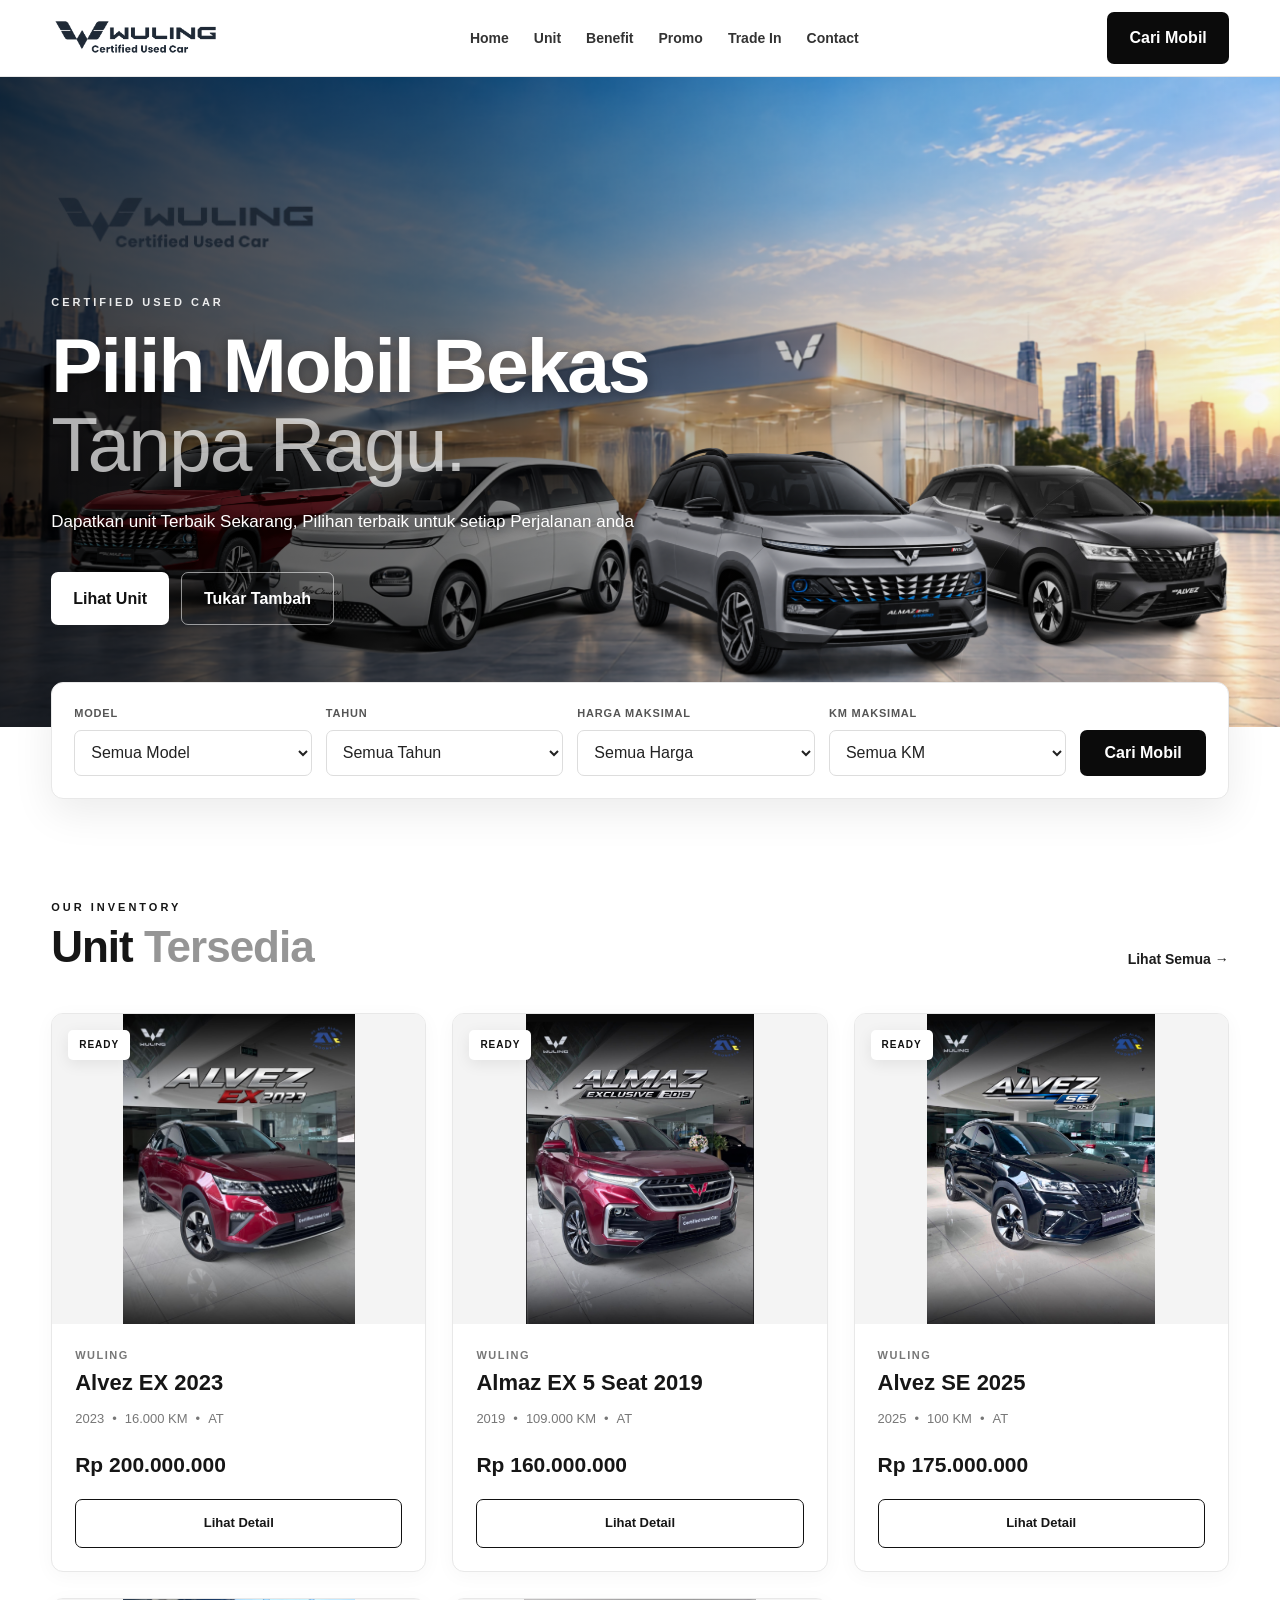
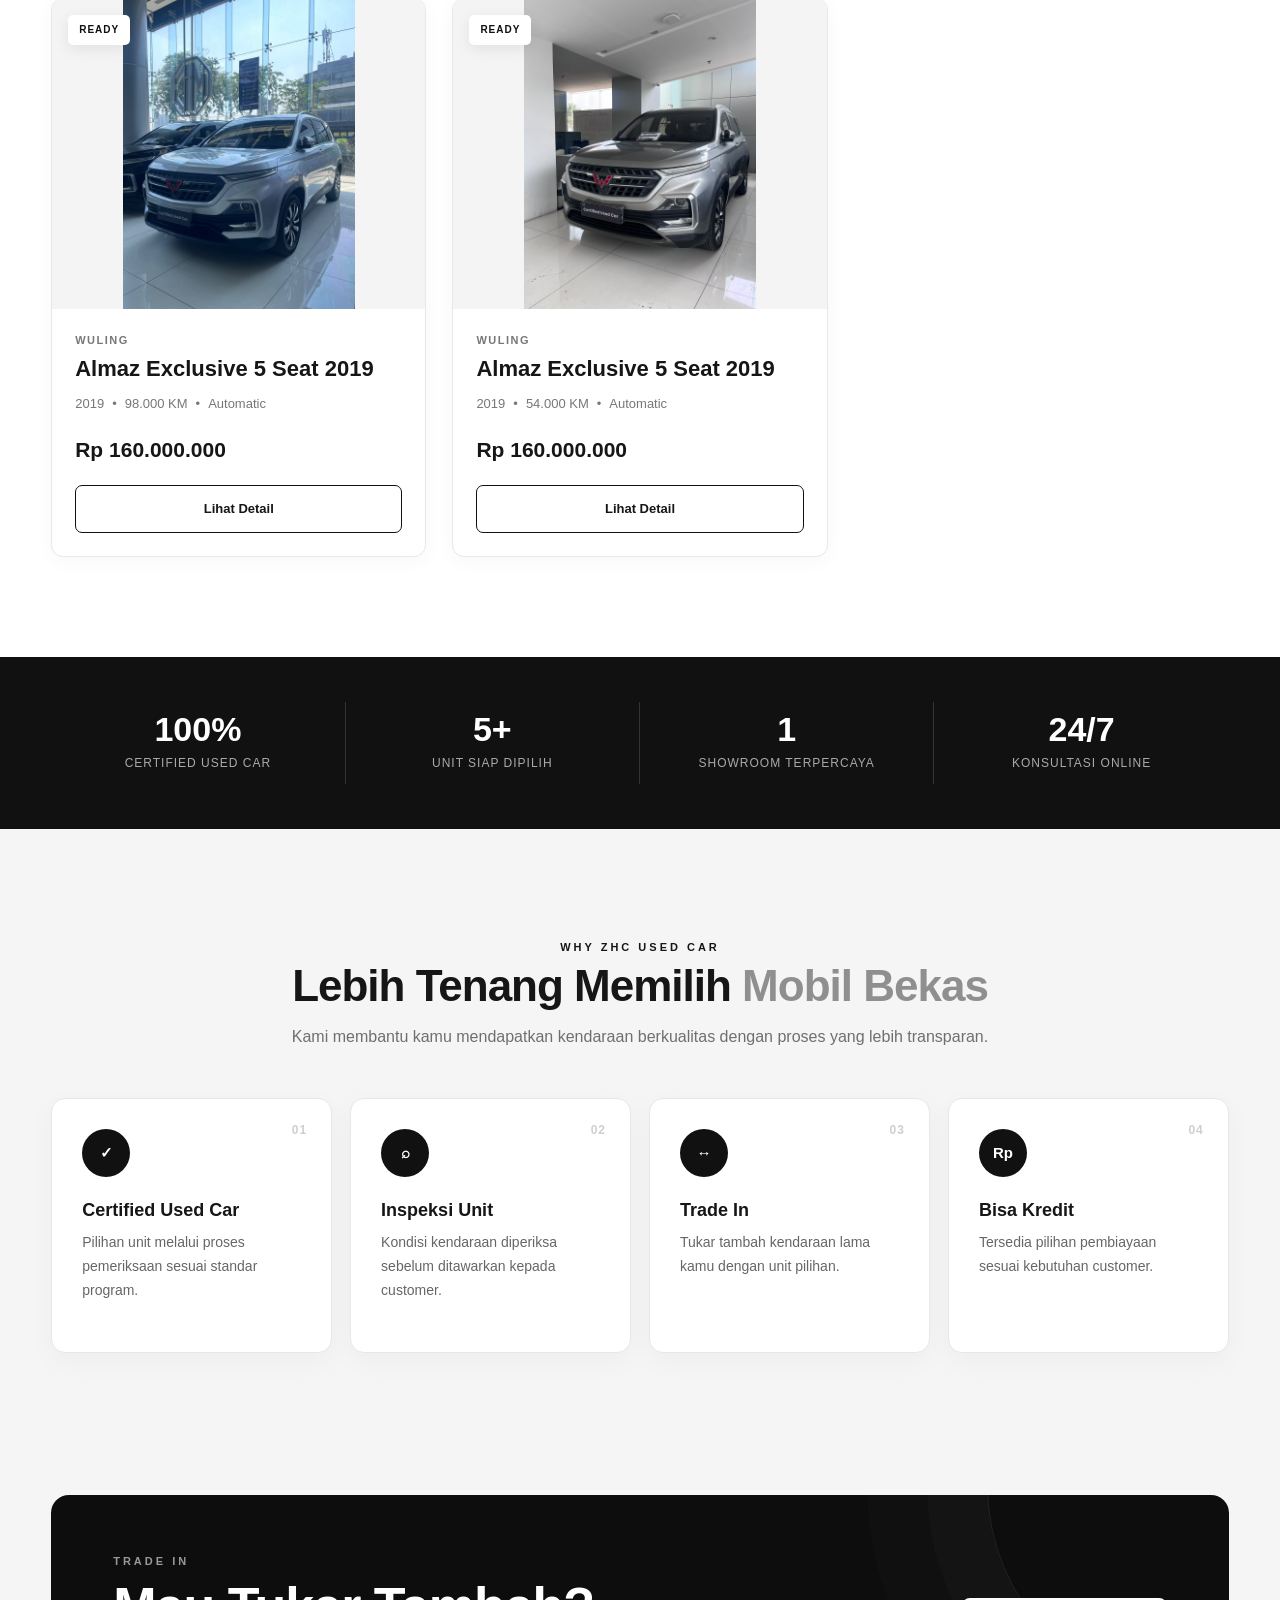
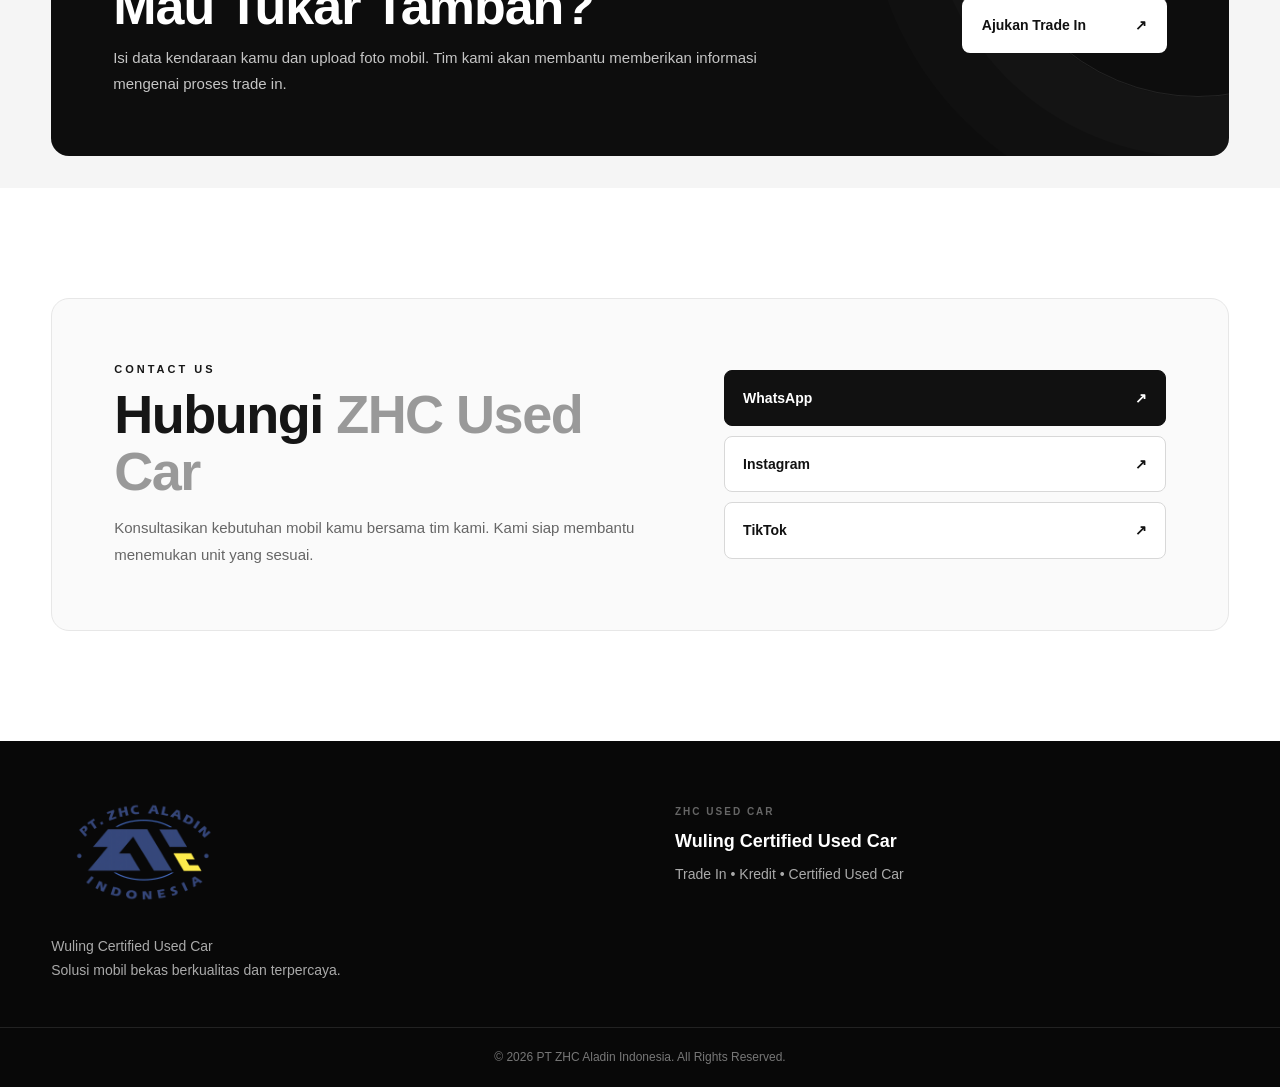
==== commit f684bd53: "Add files via upload" ====
--- a/index.html
+++ b/index.html
@@ -254,8 +254,8 @@
         </div>
 
         <img
-            src="IMAGE/ALMAZ RS/Almaz-1.jpeg"
-            alt="Wuling Almaz EX 5 Seat 2019">
+            src="IMAGE/ALMAZ EX 2019 MERAH/Almaz-1.jpeg"
+            alt="Wuling Almaz Exclusive 5 Seat 2019 Merah">
 
     </div>
 
@@ -339,183 +339,178 @@
 
 </div>
 
+                <!-- UNIT 4 -->
+                <article class="car-card"
+                    data-model="Almaz"
+                    data-year="2019"
+                    data-price="160000000"
+                    data-km="98000">
+
+                    <div class="car-image">
+                        <div class="status">READY</div>
+                        <img class="unit-photo"
+                             data-photo-base="almaz-ex-silver"
+                             src="IMAGE/ALMAZ EX 2019 SILVER/almaz-ex-silver1.jpeg"
+                             alt="Wuling Almaz Exclusive 5 Seat 2019 Silver">
+                    </div>
+
+                    <div class="car-info">
+                        <p class="car-brand">WULING</p>
+                        <h3>Almaz Exclusive 5 Seat 2019</h3>
+                        <div class="car-spec">
+                            <span>2019</span><span>•</span><span>98.000 KM</span><span>•</span><span>Automatic</span>
+                        </div>
+                        <div class="car-price">Rp 160.000.000</div>
+                        <a href="detail.html?car=almaz-exclusive-5-seat-2019-silver" class="btn-detail">Lihat Detail</a>
+                    </div>
+                </article>
+
+                <!-- UNIT 5 -->
+                <article class="car-card"
+                    data-model="Almaz"
+                    data-year="2019"
+                    data-price="160000000"
+                    data-km="54000">
+
+                    <div class="car-image">
+                        <div class="status">READY</div>
+                        <img class="unit-photo"
+                             data-photo-base="almaz-ex-abu"
+                             src="IMAGE/ALMAZ EX 2019 ABU/almaz-ex-abu1.jpeg"
+                             alt="Wuling Almaz Exclusive 5 Seat 2019 Abu">
+                    </div>
+
+                    <div class="car-info">
+                        <p class="car-brand">WULING</p>
+                        <h3>Almaz Exclusive 5 Seat 2019</h3>
+                        <div class="car-spec">
+                            <span>2019</span><span>•</span><span>54.000 KM</span><span>•</span><span>Automatic</span>
+                        </div>
+                        <div class="car-price">Rp 160.000.000</div>
+                        <a href="detail.html?car=almaz-exclusive-5-seat-2019-abu" class="btn-detail">Lihat Detail</a>
+                    </div>
+                </article>
+
+            </div>
+        </div>
+    </section>
+
+    <!-- TRUST STATISTICS -->
+    <section class="trust-section">
+        <div class="container">
+            <div class="trust-grid">
+                <div class="trust-item"><strong>100%</strong><span>Certified Used Car</span></div>
+                <div class="trust-item"><strong>5+</strong><span>Unit Siap Dipilih</span></div>
+                <div class="trust-item"><strong>1</strong><span>Showroom Terpercaya</span></div>
+                <div class="trust-item"><strong>24/7</strong><span>Konsultasi Online</span></div>
+            </div>
+        </div>
+    </section>
 
     <!-- BENEFIT -->
     <section class="benefit-section" id="benefit">
-
         <div class="container">
-
             <div class="section-heading center">
-
-                <p class="section-label">
-                    WHY ZHC USED CAR
-                </p>
-
-                <h2>
-                    Lebih Tenang Memilih <span>Mobil Bekas</span>
-                </h2>
-
-                <p>
-                    Kami membantu kamu mendapatkan kendaraan
-                    berkualitas dengan proses yang lebih transparan.
-                </p>
-
-            </div>
-
+                <p class="section-label">WHY ZHC USED CAR</p>
+                <h2>Lebih Tenang Memilih <span>Mobil Bekas</span></h2>
+                <p>Kami membantu kamu mendapatkan kendaraan berkualitas dengan proses yang lebih transparan.</p>
+            </div>
 
             <div class="benefit-grid">
-
-                <div class="benefit-card">
+                <article class="benefit-card">
+                    <span class="benefit-number">01</span>
                     <div class="benefit-icon">✓</div>
                     <h3>Certified Used Car</h3>
-                    <p>
-                        Pilihan unit melalui proses pemeriksaan
-                        sesuai standar program.
-                    </p>
-                </div>
-
-                <div class="benefit-card">
-                    <div class="benefit-icon">🔍</div>
+                    <p>Pilihan unit melalui proses pemeriksaan sesuai standar program.</p>
+                </article>
+
+                <article class="benefit-card">
+                    <span class="benefit-number">02</span>
+                    <div class="benefit-icon">⌕</div>
                     <h3>Inspeksi Unit</h3>
-                    <p>
-                        Kondisi kendaraan diperiksa sebelum
-                        ditawarkan kepada customer.
-                    </p>
-                </div>
-
-                <div class="benefit-card">
-                    <div class="benefit-icon">🔄</div>
+                    <p>Kondisi kendaraan diperiksa sebelum ditawarkan kepada customer.</p>
+                </article>
+
+                <article class="benefit-card">
+                    <span class="benefit-number">03</span>
+                    <div class="benefit-icon">↔</div>
                     <h3>Trade In</h3>
-                    <p>
-                        Tukar tambah kendaraan lama kamu
-                        dengan unit pilihan.
-                    </p>
-                </div>
-
-                <div class="benefit-card">
-                    <div class="benefit-icon">💳</div>
+                    <p>Tukar tambah kendaraan lama kamu dengan unit pilihan.</p>
+                </article>
+
+                <article class="benefit-card">
+                    <span class="benefit-number">04</span>
+                    <div class="benefit-icon">Rp</div>
                     <h3>Bisa Kredit</h3>
-                    <p>
-                        Tersedia pilihan pembiayaan sesuai
-                        kebutuhan customer.
-                    </p>
-                </div>
-
-            </div>
-
-        </div>
-
+                    <p>Tersedia pilihan pembiayaan sesuai kebutuhan customer.</p>
+                </article>
+            </div>
+        </div>
     </section>
-
 
     <!-- TRADE IN -->
     <section class="trade-section" id="trade-in">
-
-        <div class="container trade-content">
-
-            <div>
-                <p class="section-label">
-                    TRADE IN
-                </p>
-
-                <h2>
-                    Mau Tukar Tambah?
-                </h2>
-
-                <p>
-                    Isi data kendaraan kamu dan upload foto mobil.
-                    Tim kami akan membantu memberikan informasi
-                    mengenai proses trade in.
-                </p>
-
-            </div>
-
-            <a href="#" class="btn-primary">
-                Ajukan Trade In
-            </a>
-
-        </div>
-
+        <div class="container">
+            <div class="trade-card">
+                <div class="trade-copy">
+                    <p class="section-label">TRADE IN</p>
+                    <h2>Mau Tukar Tambah?</h2>
+                    <p>Isi data kendaraan kamu dan upload foto mobil. Tim kami akan membantu memberikan informasi mengenai proses trade in.</p>
+                </div>
+                <a href="https://wa.me/6285178247141?text=Halo%20ZHC%20Used%20Car,%20saya%20ingin%20mengajukan%20trade%20in%20mobil." target="_blank" rel="noopener" class="trade-button">
+                    Ajukan Trade In <span>↗</span>
+                </a>
+            </div>
+        </div>
     </section>
-
 
     <!-- CONTACT -->
     <section class="contact-section" id="contact">
-
         <div class="container">
-
-            <div class="section-heading center">
-
-                <p class="section-label">
-                    CONTACT US
-                </p>
-
-                <h2>
-                    Hubungi <span>ZHC Used Car</span>
-                </h2>
-
-                <p>
-                    Konsultasikan kebutuhan mobil kamu
-                    bersama tim kami.
-                </p>
-
-            </div>
-
-                        <div class="contact-buttons">
-
-                <a href="https://wa.me/6285178247141?text=Halo%20ZHC%20Used%20Car,%20saya%20ingin%20konsultasi%20mengenai%20mobil%20bekas." 
-                   target="_blank" 
-                   rel="noopener"
-                   class="btn-primary">
-                    WhatsApp
-                </a>
-
-                <a href="https://www.instagram.com/zhc_usedcar/" 
-                   target="_blank"
-                   rel="noopener"
-                   class="btn-secondary">
-                    Instagram
-                </a>
-
-                <a href="https://www.tiktok.com/@zhcusedcar" 
-                   target="_blank"
-                   rel="noopener"
-                   class="btn-secondary">
-                    TikTok
-                </a>
-
-            </div>
-
-        </div>
-
+            <div class="contact-card">
+                <div class="contact-copy">
+                    <p class="section-label">CONTACT US</p>
+                    <h2>Hubungi <span>ZHC Used Car</span></h2>
+                    <p>Konsultasikan kebutuhan mobil kamu bersama tim kami. Kami siap membantu menemukan unit yang sesuai.</p>
+                </div>
+
+                <div class="contact-buttons">
+                    <a href="https://wa.me/6285178247141?text=Halo%20ZHC%20Used%20Car,%20saya%20ingin%20konsultasi%20mengenai%20mobil%20bekas." target="_blank" rel="noopener" class="contact-button contact-button-primary">
+                        <span>WhatsApp</span><span>↗</span>
+                    </a>
+                    <a href="https://www.instagram.com/zhc_usedcar/" target="_blank" rel="noopener" class="contact-button">
+                        <span>Instagram</span><span>↗</span>
+                    </a>
+                    <a href="https://www.tiktok.com/@zhcusedcar" target="_blank" rel="noopener" class="contact-button">
+                        <span>TikTok</span><span>↗</span>
+                    </a>
+                </div>
+            </div>
+        </div>
     </section>
 
-
     <!-- FOOTER -->
-   <footer>
-    <div class="container footer-content">
-
-        <div class="footer-brand">
-            <img src="IMAGE/logo-zhc-indonesia.png" 
-                 alt="PT ZHC Aladin Indonesia">
-
-            <p>Wuling Certified Used Car</p>
-            <p>Solusi mobil bekas berkualitas dan terpercaya.</p>
-        </div>
-
-        <div class="footer-info">
-            <h3>ZHC USED CAR</h3>
-            <p>Wuling Certified Used Car</p>
-            <p>Trade In • Kredit • Certified Used Car</p>
-        </div>
-
-    </div>
-
-    <div class="footer-bottom">
-        <p>&copy; 2026 PT ZHC Aladin Indonesia. All Rights Reserved.</p>
-    </div>
-</footer>
-
+    <footer>
+        <div class="container footer-content">
+            <div class="footer-brand">
+                <img src="IMAGE/logo-zhc-indonesia.png" alt="PT ZHC Aladin Indonesia">
+                <p>Wuling Certified Used Car</p>
+                <p>Solusi mobil bekas berkualitas dan terpercaya.</p>
+            </div>
+
+            <div class="footer-info">
+                <p class="footer-label">ZHC USED CAR</p>
+                <h3>Wuling Certified Used Car</h3>
+                <p>Trade In • Kredit • Certified Used Car</p>
+            </div>
+        </div>
+
+        <div class="footer-bottom">
+            <div class="container">
+                <p>&copy; 2026 PT ZHC Aladin Indonesia. All Rights Reserved.</p>
+            </div>
+        </div>
+    </footer>
 
   <script src="JS/script.js"></script>
 
--- a/CSS/style.css
+++ b/CSS/style.css
@@ -537,12 +537,12 @@
 
 
 /* =========================================================
-   BENEFIT - REDESIGNED
+   BENEFIT
    ========================================================= */
 
 .benefit-section {
-    background:
-        linear-gradient(180deg, #f7f7f7 0%, #f2f2f2 100%);
+    padding: 110px 0;
+    background: #f5f5f5;
 }
 
 .benefit-grid {
@@ -552,23 +552,50 @@
 }
 
 .benefit-card {
-    min-height: 245px;
-    padding: 28px;
+    position: relative;
+    min-height: 255px;
+    padding: 30px;
     background: #fff;
-    border: 1px solid #e9e9e9;
+    border: 1px solid #e7e7e7;
     border-radius: 14px;
-    box-shadow: 0 6px 24px rgba(0, 0, 0, 0.035);
-    transition: transform 0.25s ease, box-shadow 0.25s ease;
+    box-shadow: 0 8px 28px rgba(0, 0, 0, 0.035);
+    overflow: hidden;
+    transition: transform .25s ease, box-shadow .25s ease;
+}
+
+.benefit-card::before {
+    content: "";
+    position: absolute;
+    inset: 0 0 auto;
+    height: 3px;
+    background: #111;
+    transform: scaleX(0);
+    transform-origin: left;
+    transition: transform .25s ease;
 }
 
 .benefit-card:hover {
-    transform: translateY(-5px);
-    box-shadow: 0 15px 32px rgba(0, 0, 0, 0.08);
+    transform: translateY(-6px);
+    box-shadow: 0 18px 38px rgba(0, 0, 0, 0.09);
+}
+
+.benefit-card:hover::before {
+    transform: scaleX(1);
+}
+
+.benefit-number {
+    position: absolute;
+    top: 22px;
+    right: 24px;
+    color: #cfcfcf;
+    font-size: 12px;
+    font-weight: 800;
+    letter-spacing: 1px;
 }
 
 .benefit-icon {
-    width: 46px;
-    height: 46px;
+    width: 48px;
+    height: 48px;
     display: flex;
     align-items: center;
     justify-content: center;
@@ -576,7 +603,8 @@
     border-radius: 50%;
     background: #111;
     color: #fff;
-    font-size: 17px;
+    font-size: 15px;
+    font-weight: 700;
 }
 
 .benefit-card h3 {
@@ -593,92 +621,156 @@
 
 
 /* =========================================================
-   TRADE IN - REDESIGNED
+   TRADE IN
    ========================================================= */
 
 .trade-section {
+    padding: 32px 0;
+    background: #f5f5f5;
+}
+
+.trade-card {
     position: relative;
-    overflow: hidden;
-    padding: 76px 0;
-    background: #0d0d0d;
-    color: #fff;
-}
-
-.trade-section::before {
-    content: "";
-    position: absolute;
-    right: -180px;
-    top: -260px;
-    width: 540px;
-    height: 540px;
-    border: 1px solid rgba(255, 255, 255, 0.08);
-    border-radius: 50%;
-    box-shadow:
-        0 0 0 70px rgba(255, 255, 255, 0.015),
-        0 0 0 140px rgba(255, 255, 255, 0.01);
-}
-
-.trade-content {
-    position: relative;
-    z-index: 2;
     display: grid;
     grid-template-columns: 1fr auto;
     align-items: center;
     gap: 50px;
-}
-
-.trade-content h2 {
+    padding: 58px 62px;
+    border-radius: 18px;
+    background: #0d0d0d;
+    color: #fff;
+    overflow: hidden;
+}
+
+.trade-card::after {
+    content: "";
+    position: absolute;
+    width: 420px;
+    height: 420px;
+    right: -180px;
+    top: -220px;
+    border: 1px solid rgba(255,255,255,.09);
+    border-radius: 50%;
+    box-shadow: 0 0 0 60px rgba(255,255,255,.015), 0 0 0 120px rgba(255,255,255,.01);
+    pointer-events: none;
+}
+
+.trade-copy,
+.trade-button {
+    position: relative;
+    z-index: 2;
+}
+
+.trade-copy .section-label {
+    color: #999;
+}
+
+.trade-content h2,
+.trade-card h2 {
     margin: 8px 0 12px;
     font-size: clamp(36px, 5vw, 52px);
     line-height: 1.05;
     letter-spacing: -1px;
 }
 
-.trade-content p:not(.section-label) {
+.trade-copy p:not(.section-label) {
     max-width: 650px;
     color: #c5c5c5;
     font-size: 15px;
     line-height: 1.75;
 }
 
-.trade-section .section-label {
-    color: #aaa;
-}
-
-.trade-section .btn-primary {
-    min-width: 190px;
-    padding: 15px 24px;
+.trade-button {
+    display: inline-flex;
+    align-items: center;
+    justify-content: space-between;
+    gap: 30px;
+    min-width: 205px;
+    padding: 16px 20px;
+    border-radius: 8px;
     background: #fff;
     color: #111;
-    white-space: nowrap;
-}
-
-.trade-section .btn-primary:hover {
+    font-size: 14px;
+    font-weight: 800;
+    transition: .25s ease;
+}
+
+.trade-button:hover {
+    transform: translateY(-3px);
     background: #e8e8e8;
 }
 
 
 /* =========================================================
-   CONTACT - REDESIGNED
+   CONTACT
    ========================================================= */
 
 .contact-section {
+    padding: 110px 0;
     background: #fff;
 }
 
+.contact-card {
+    display: grid;
+    grid-template-columns: 1.1fr .9fr;
+    gap: 70px;
+    align-items: center;
+    padding: 62px;
+    border: 1px solid #e7e7e7;
+    border-radius: 18px;
+    background: #fafafa;
+}
+
+.contact-copy h2 {
+    margin: 8px 0 14px;
+    font-size: clamp(38px, 5vw, 54px);
+    line-height: 1.05;
+    letter-spacing: -1.5px;
+}
+
+.contact-copy h2 span {
+    opacity: .42;
+}
+
+.contact-copy > p:last-child {
+    max-width: 540px;
+    color: #666;
+    font-size: 15px;
+    line-height: 1.8;
+}
+
 .contact-buttons {
+    display: grid;
+    gap: 10px;
+}
+
+.contact-button {
     display: flex;
-    justify-content: center;
-    gap: 12px;
-    flex-wrap: wrap;
-}
-
-.contact-buttons a {
-    min-width: 150px;
-}
-
-.contact-buttons .btn-secondary {
-    border-color: #d5d5d5;
+    align-items: center;
+    justify-content: space-between;
+    padding: 16px 18px;
+    border: 1px solid #d8d8d8;
+    border-radius: 8px;
+    background: #fff;
+    color: #111;
+    font-size: 14px;
+    font-weight: 700;
+    transition: .25s ease;
+}
+
+.contact-button:hover {
+    border-color: #111;
+    transform: translateX(3px);
+}
+
+.contact-button-primary {
+    border-color: #111;
+    background: #111;
+    color: #fff;
+}
+
+.contact-button-primary:hover {
+    background: #2a2a2a;
 }
 
 
@@ -711,20 +803,32 @@
     line-height: 1.7;
 }
 
+.footer-info {
+    padding-top: 4px;
+}
+
+.footer-label {
+    margin-bottom: 7px;
+    color: #666 !important;
+    font-size: 10px !important;
+    font-weight: 800;
+    letter-spacing: 2px;
+}
+
 .footer-info h3 {
-    margin-bottom: 8px;
-    font-size: 16px;
+    margin-bottom: 7px;
+    font-size: 18px;
 }
 
 .footer-bottom {
     padding: 20px 0;
     border-top: 1px solid #222;
-    text-align: center;
 }
 
 .footer-bottom p {
     color: #777;
     font-size: 12px;
+    text-align: center;
 }
 
 
@@ -1042,39 +1146,50 @@
     }
 
     .benefit-card {
-        min-height: auto;
-        padding: 24px;
+        min-height: 0;
+        padding: 25px;
     }
 
     .benefit-icon {
-        margin-bottom: 17px;
+        margin-bottom: 18px;
     }
 
     .trade-section {
-        padding: 60px 0;
-    }
-
-    .trade-content {
+        padding: 18px 0;
+    }
+
+    .trade-card {
         grid-template-columns: 1fr;
         gap: 25px;
-    }
-
-    .trade-content h2 {
-        font-size: 37px;
-    }
-
-    .trade-section .btn-primary {
+        padding: 36px 25px;
+        border-radius: 14px;
+    }
+
+    .trade-card h2 {
+        font-size: 36px;
+    }
+
+    .trade-button {
         width: 100%;
         min-width: 0;
     }
 
-    .contact-buttons {
-        display: grid;
+    .contact-section {
+        padding: 75px 0;
+    }
+
+    .contact-card {
         grid-template-columns: 1fr;
-        gap: 10px;
-    }
-
-    .contact-buttons a {
+        gap: 32px;
+        padding: 30px 24px;
+        border-radius: 14px;
+    }
+
+    .contact-copy h2 {
+        font-size: 36px;
+    }
+
+    .contact-button {
         width: 100%;
     }
 
@@ -1136,3 +1251,47 @@
         height: 240px;
     }
 }
+
+
+/* =========================================
+   TRUST STATISTICS
+========================================= */
+.trust-section {
+    padding: 45px 0;
+    background: #111111;
+    color: #ffffff;
+}
+.trust-grid {
+    display: grid;
+    grid-template-columns: repeat(4, 1fr);
+    gap: 0;
+}
+.trust-item {
+    text-align: center;
+    padding: 10px 25px;
+    border-right: 1px solid rgba(255,255,255,0.15);
+}
+.trust-item:last-child { border-right: none; }
+.trust-item strong {
+    display: block;
+    font-size: 34px;
+    font-weight: 800;
+    line-height: 1;
+    margin-bottom: 8px;
+}
+.trust-item span {
+    display: block;
+    color: #aaaaaa;
+    font-size: 12px;
+    letter-spacing: 1px;
+    text-transform: uppercase;
+}
+@media (max-width: 600px) {
+    .trust-section { padding: 35px 0; }
+    .trust-grid { grid-template-columns: repeat(2, 1fr); row-gap: 30px; }
+    .trust-item { padding: 5px 15px; }
+    .trust-item:nth-child(2) { border-right: none; }
+    .trust-item:nth-child(3) { border-right: 1px solid rgba(255,255,255,0.15); }
+    .trust-item strong { font-size: 28px; }
+    .trust-item span { font-size: 10px; line-height: 1.4; }
+}
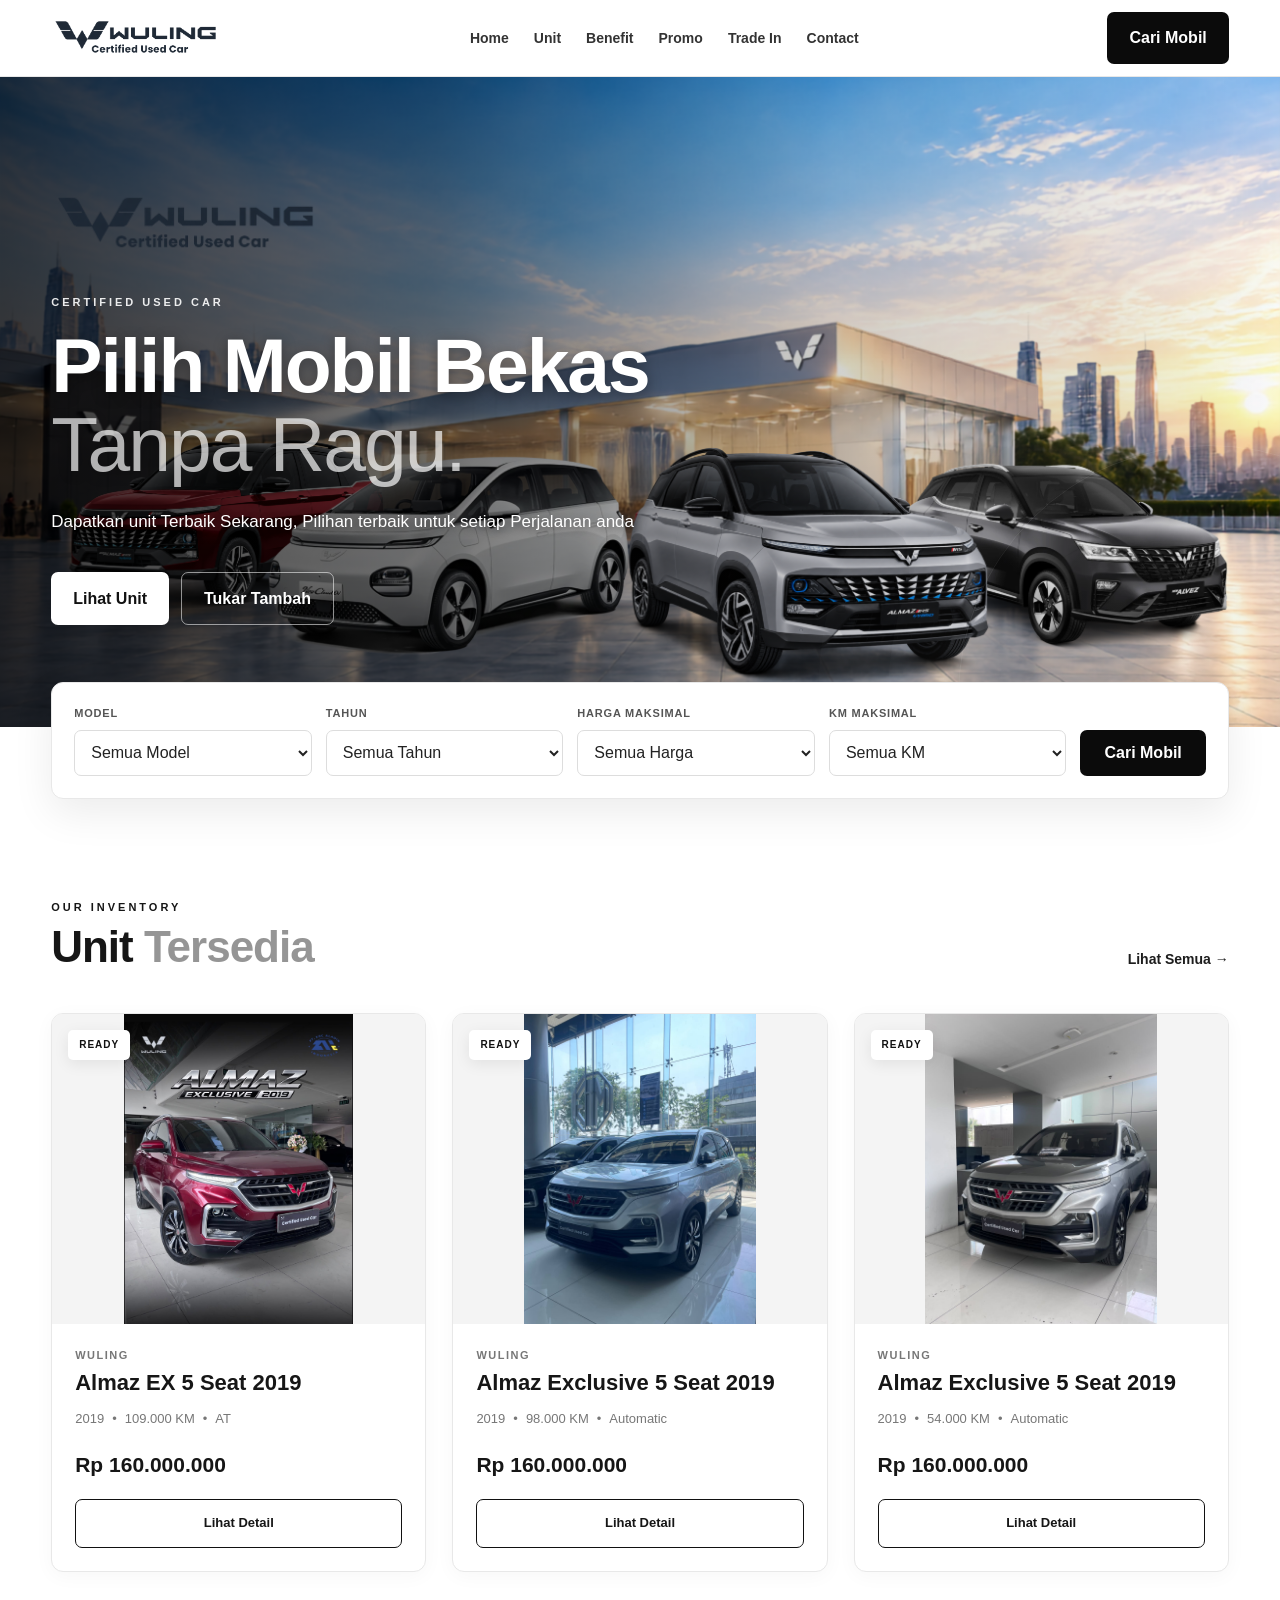
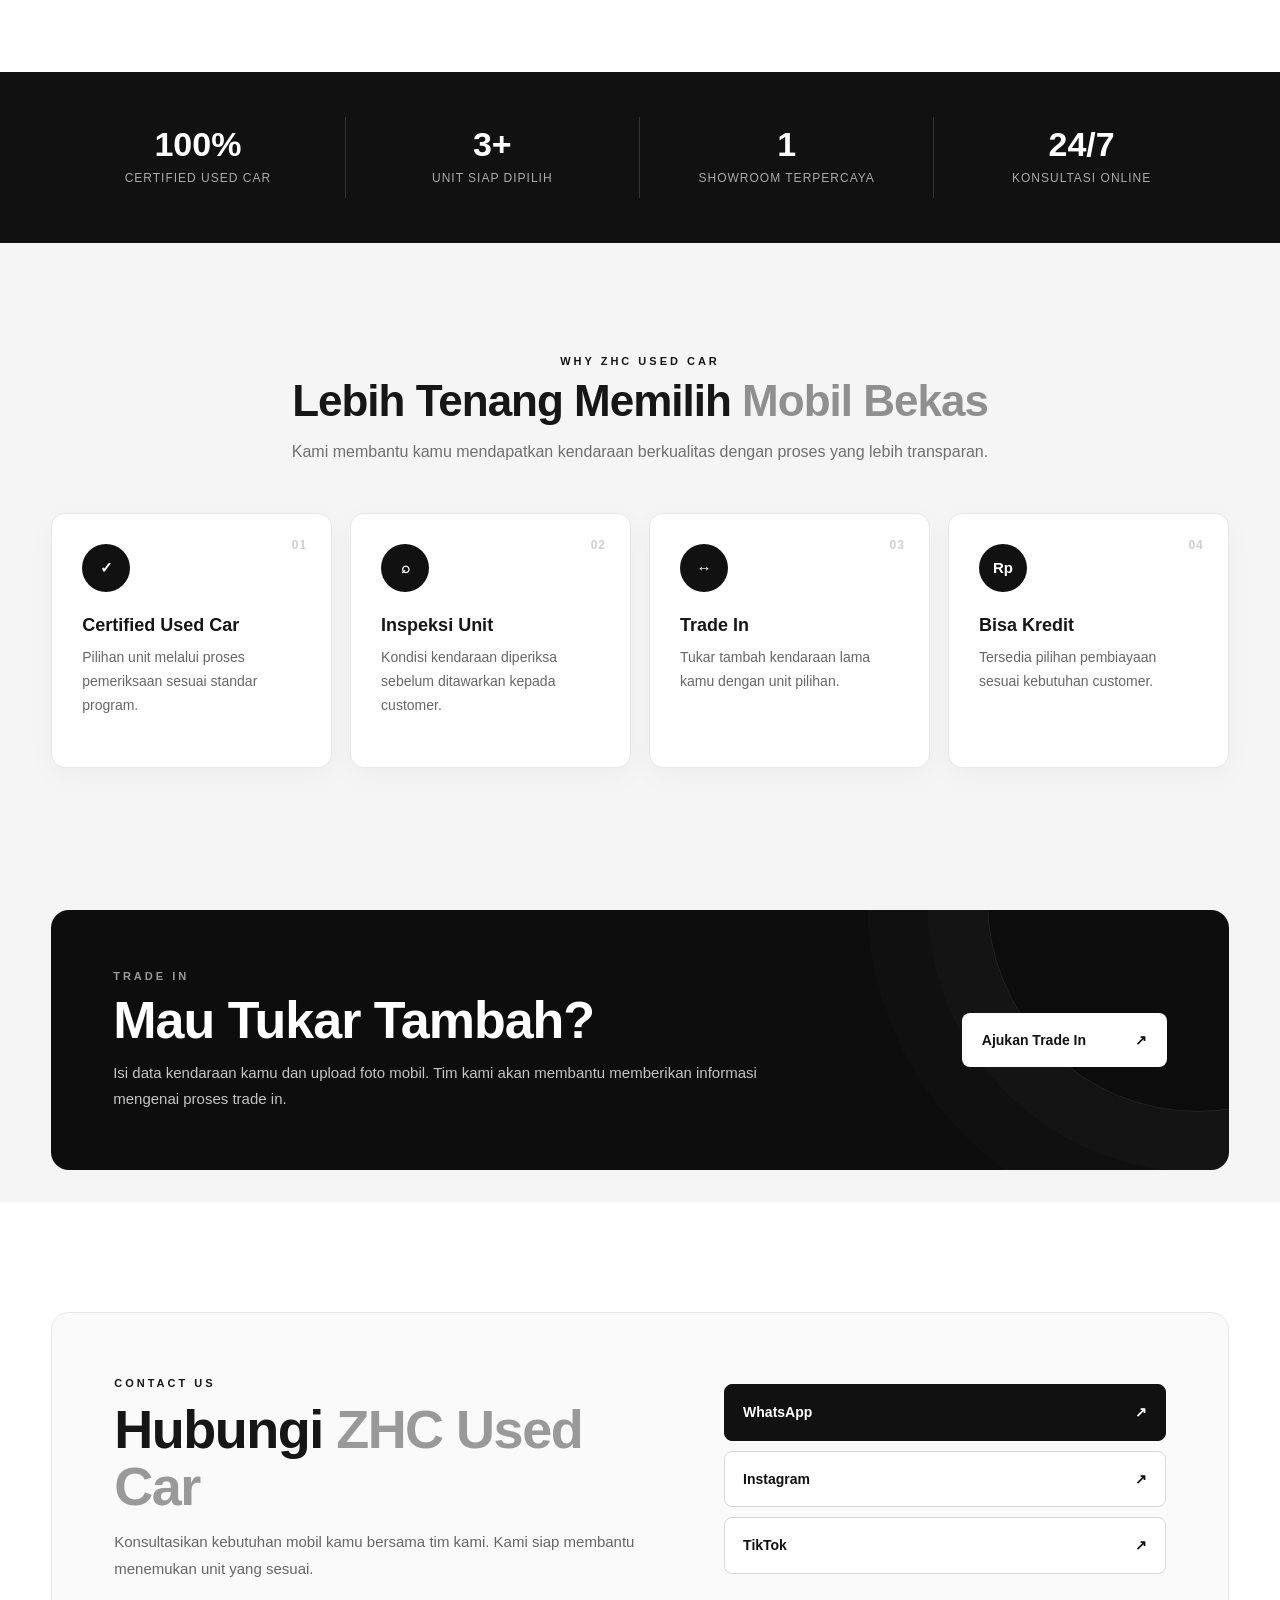
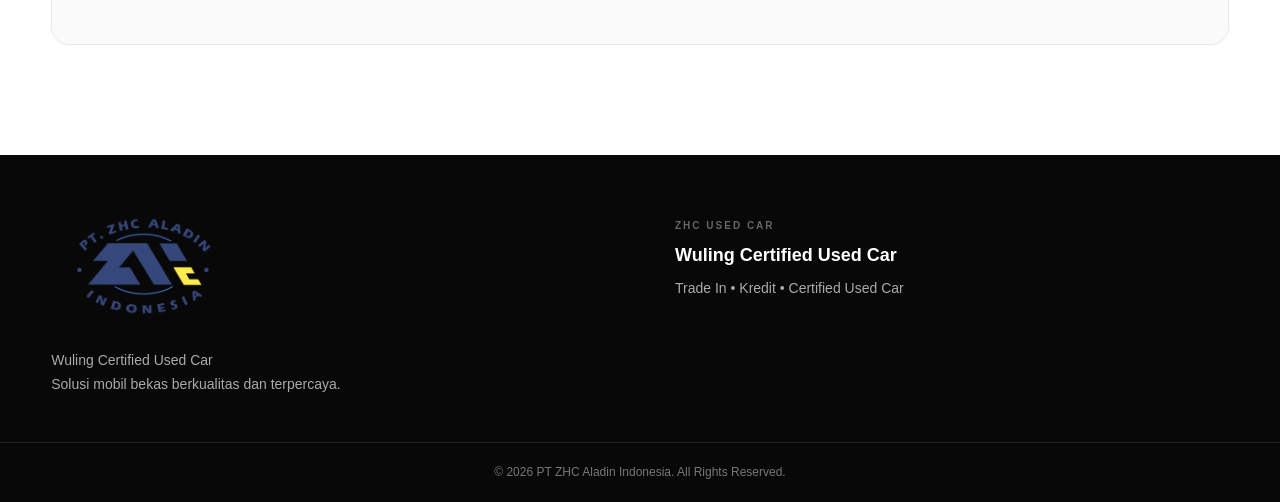
==== commit ca602abc: "Add files via upload" ====
--- a/index.html
+++ b/index.html
@@ -188,58 +188,8 @@
 
             </div>
 
-
-            <div class="unit-grid">
-
-                <!-- UNIT 1 -->
-                <div class="car-card"
-     data-model="Alvez"
-     data-price="200000000"
-     data-year="2023"
-     data-km="16000">
-                    <div class="car-image">
-
-                        <div class="status">
-                            READY
-                        </div>
-
-                       <img src="IMAGE/ALVEZ EX 2023/alvez-1.jpeg"
-     alt="Wuling Alvez EX 2023">
-
-                    </div>
-
-                    <div class="car-info">
-
-                        <p class="car-brand">
-                            WULING
-                        </p>
-
-                        <h3>
-                            Alvez EX 2023
-                        </h3>
-
-                        <div class="car-spec">
-                            <span>2023</span>
-                            <span>•</span>
-                            <span>16.000 KM</span>
-                            <span>•</span>
-                            <span>AT</span>
-                        </div>
-
-                        <div class="car-price">
-                            Rp 200.000.000
-                        </div>
-
-                        <a href="detail.html?car=alvez-ex-2023" class="btn-detail">
-    Lihat Detail
-</a>
-
-                    </div>
-
-                </div>
-
-
-                <!-- UNIT 2 -->
+                <div class="unit-grid">
+
                 <!-- UNIT 2 -->
 <div class="car-card"
      data-model="Almaz"
@@ -293,51 +243,6 @@
 
 </div>
 
-                <!-- UNIT 3 -->
-               <!-- UNIT 3 -->
-<div class="car-card"
-     data-model="Alvez"
-     data-year="2025"
-     data-price="175000000"
-     data-km="100">
-
-    <div class="car-image">
-
-        <div class="status">READY</div>
-
-        <img
-            src="IMAGE/ALVEZ SE 2025/alvezse-1.jpeg"
-            alt="Wuling Alvez SE 2025">
-
-    </div>
-
-    <div class="car-info">
-
-        <p class="car-brand">WULING</p>
-
-        <h3>Alvez SE 2025</h3>
-
-        <div class="car-spec">
-            <span>2025</span>
-            <span>•</span>
-            <span>100 KM</span>
-            <span>•</span>
-            <span>AT</span>
-        </div>
-
-        <div class="car-price">
-            Rp 175.000.000
-        </div>
-
-        <a
-            href="detail.html?car=alvez-se-2025"
-            class="btn-detail">
-            Lihat Detail
-        </a>
-
-    </div>
-
-</div>
 
                 <!-- UNIT 4 -->
                 <article class="car-card"
@@ -400,7 +305,7 @@
         <div class="container">
             <div class="trust-grid">
                 <div class="trust-item"><strong>100%</strong><span>Certified Used Car</span></div>
-                <div class="trust-item"><strong>5+</strong><span>Unit Siap Dipilih</span></div>
+                <div class="trust-item"><strong>3+</strong><span>Unit Siap Dipilih</span></div>
                 <div class="trust-item"><strong>1</strong><span>Showroom Terpercaya</span></div>
                 <div class="trust-item"><strong>24/7</strong><span>Konsultasi Online</span></div>
             </div>
